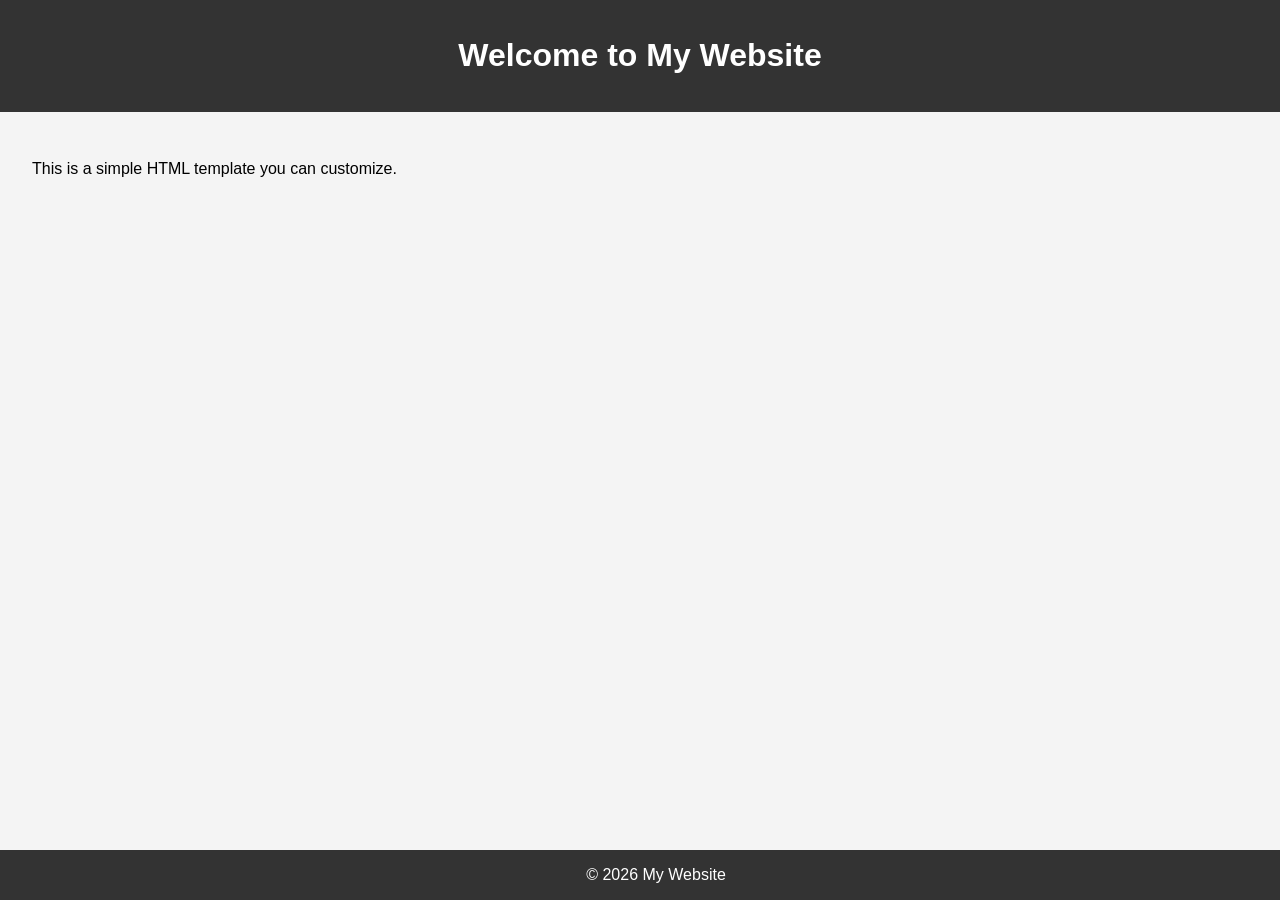
==== index.html @ a9e0ec11 "Create index.html" ====
<!DOCTYPE html>
<html lang="en">
<head>
    <meta charset="UTF-8">
    <meta name="viewport" content="width=device-width, initial-scale=1.0">
    <meta name="description" content="Your website description here">
    <title>My Website</title>
    <!-- Example CSS -->
    <style>
        body {
            font-family: Arial, sans-serif;
            margin: 0;
            padding: 0;
            background-color: #f4f4f4;
        }
        header {
            background: #333;
            color: #fff;
            padding: 1rem;
            text-align: center;
        }
        main {
            padding: 2rem;
        }
        footer {
            background: #333;
            color: #fff;
            text-align: center;
            padding: 1rem;
            position: fixed;
            bottom: 0;
            width: 100%;
        }
    </style>
</head>
<body>
    <header>
        <h1>Welcome to My Website</h1>
    </header>
    <main>
        <p>This is a simple HTML template you can customize.</p>
    </main>
    <footer>
        &copy; 2026 My Website
    </footer>
</body>
</html>
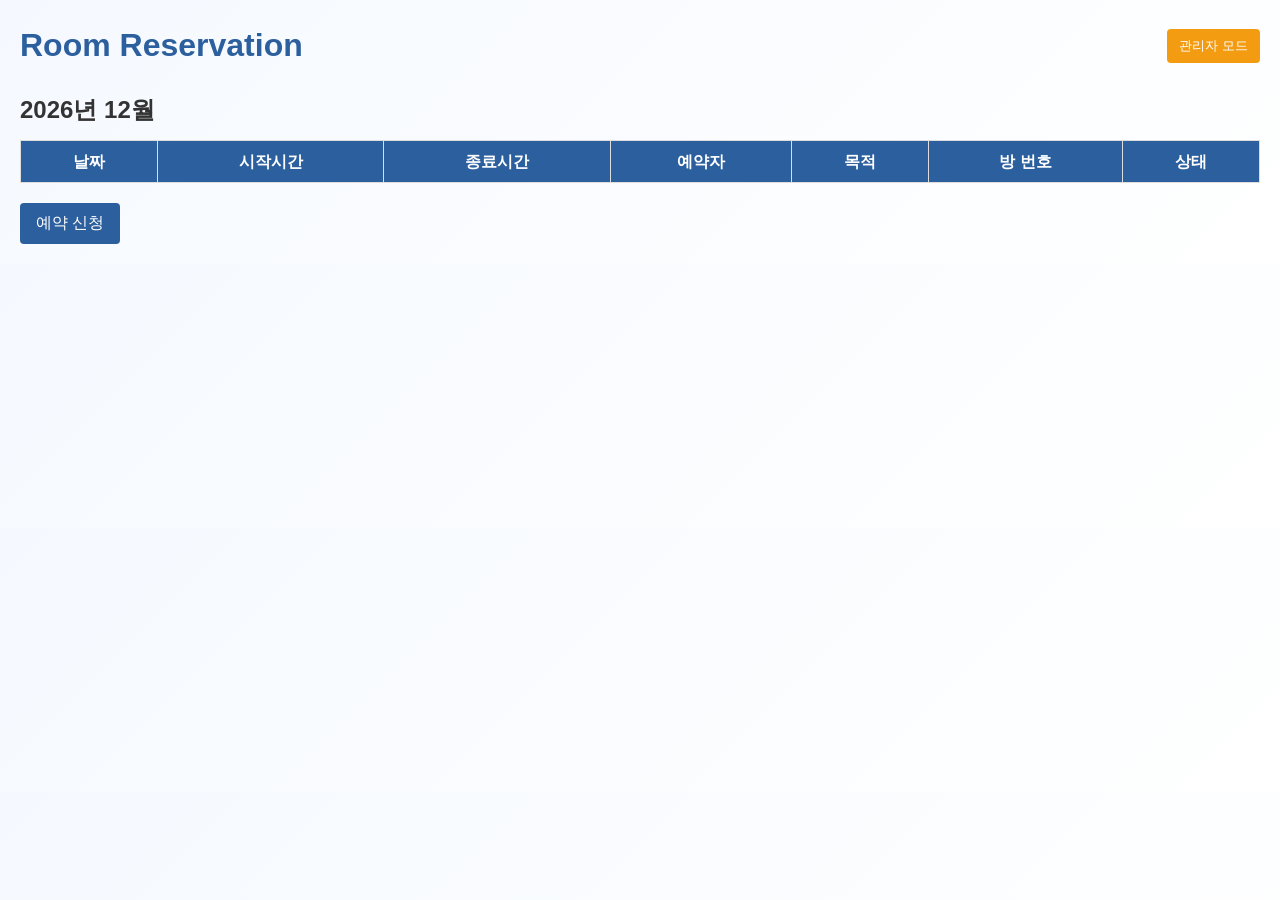
==== commit 181f765d: "Rename rmrsv.html to index.html" ====
--- a/index.html
+++ b/index.html
@@ -1,47 +1,68 @@
 <!DOCTYPE html>
-<html lang="en">
+<html lang="ko">
 <head>
-    <meta charset="UTF-8">
-    <meta name="viewport" content="width=device-width, initial-scale=1.0">
-    <meta name="description" content="Your website description here">
-    <title>My Website</title>
-    <!-- Example CSS -->
-    <style>
-        body {
-            font-family: Arial, sans-serif;
-            margin: 0;
-            padding: 0;
-            background-color: #f4f4f4;
-        }
-        header {
-            background: #333;
-            color: #fff;
-            padding: 1rem;
-            text-align: center;
-        }
-        main {
-            padding: 2rem;
-        }
-        footer {
-            background: #333;
-            color: #fff;
-            text-align: center;
-            padding: 1rem;
-            position: fixed;
-            bottom: 0;
-            width: 100%;
-        }
-    </style>
+    <meta charset="UTF-8" />
+    <meta name="viewport" content="width=device-width, initial-scale=1.0" />
+    <title>방 예약 시스템</title>
+    <link rel="stylesheet" href="style.css" />
 </head>
 <body>
-    <header>
-        <h1>Welcome to My Website</h1>
+    <header class="header">
+        <h1>Room Reservation</h1>
+        <button id="adminToggleBtn" class="admin-btn">관리자 모드</button>
     </header>
+
     <main>
-        <p>This is a simple HTML template you can customize.</p>
+        <!-- 현재 달의 예약 리스트 -->
+        <section class="calendar-section">
+            <h2 id="monthTitle"></h2>
+            <table class="reservation-table" id="reservationTable">
+                <thead>
+                    <tr>
+                        <th>날짜</th>
+                        <th>시작시간</th>
+                        <th>종료시간</th>
+                        <th>예약자</th>
+                        <th>목적</th>
+                        <th>방 번호</th>
+                        <th>상태</th>
+                        <th class="admin-col hidden">관리</th>
+                    </tr>
+                </thead>
+                <tbody id="reservationBody">
+                    <!-- JavaScript가 동적으로 채움 -->
+                </tbody>
+            </table>
+        </section>
+
+        <!-- 예약 신청 버튼 -->
+        <button id="addReservationBtn" class="add-btn">예약 신청</button>
     </main>
-    <footer>
-        &copy; 2026 My Website
-    </footer>
+
+    <!-- 예약 신청 모달 -->
+    <div id="reservationModal" class="modal hidden">
+        <div class="modal-content">
+            <button class="close" id="closeModal" type="button">&times;</button>
+            <h3>새 예약 신청</h3>
+            <form id="reservationForm">
+                <label>날짜: <input type="date" id="dateInput" required /></label>
+                <label>시작시간: <input type="time" id="startTimeInput" required step="1800" value="13:00" /></label>
+                <label>종료시간: <input type="time" id="endTimeInput" required step="1800" value="13:30" /></label>
+                <label>예약자명: <input type="text" id="nameInput" required /></label>
+                <label>목적: <input type="text" id="purposeInput" required /></label>
+                <label>방 선택: <select id="roomSelect" required>
+                    <option value="본관101">본관101</option>
+                    <option value="본관102">본관102</option>
+                    <option value="본관103">본관103</option>
+                    <option value="별관101">별관101</option>
+                    <option value="별관102">별관102</option>
+                    <option value="별관103">별관103</option>
+                </select></label>
+                <button type="submit" class="submit-btn">예약 등록</button>
+            </form>
+        </div>
+    </div>
+
+    <script src="app.js"></script>
 </body>
 </html>
--- a/style.css
+++ b/style.css
@@ -0,0 +1,164 @@
+/*
+    방 예약 시스템 스타일시트
+    색상 팔레트: 신뢰감 있는 블루 (#2C5F9E), 활기찬 오렌지 (#F39C12), 깨끗한 화이트 (#FFFFFF)
+    디자인 목표: 가독성 확보, 마우스 호버 시 부드러운 애니메이션, 반응형 레이아웃
+*/
+
+/* 기본 리셋 */
+* {
+    margin: 0;
+    padding: 0;
+    box-sizing: border-box;
+    font-family: 'Inter', Arial, Helvetica, sans-serif;
+}
+
+body {
+    background: linear-gradient(135deg, #F5F9FF 0%, #FFFFFF 100%);
+    color: #333;
+    line-height: 1.6;
+    padding: 20px;
+}
+
+header.header {
+    display: flex;
+    justify-content: space-between;
+    align-items: center;
+    margin-bottom: 20px;
+}
+
+header h1 {
+    font-size: 2rem;
+    color: #2C5F9E; /* 블루 */
+}
+
+.admin-btn {
+    background-color: #F39C12; /* 오렌지 */
+    color: #fff;
+    border: none;
+    border-radius: 4px;
+    padding: 8px 12px;
+    cursor: pointer;
+    transition: background 0.3s ease;
+}
+.admin-btn:hover {
+    background-color: #D68910;
+}
+
+.add-btn {
+    margin-top: 20px;
+    background-color: #2C5F9E;
+    color: #fff;
+    border: none;
+    border-radius: 4px;
+    padding: 10px 16px;
+    cursor: pointer;
+    font-size: 1rem;
+    transition: transform 0.2s ease;
+}
+.add-btn:hover {
+    transform: scale(1.03);
+}
+
+/* 테이블 스타일 */
+.reservation-table {
+    width: 100%;
+    border-collapse: collapse;
+    margin-top: 10px;
+}
+.reservation-table th,
+.reservation-table td {
+    border: 1px solid #ddd;
+    padding: 8px;
+    text-align: center;
+}
+.reservation-table th {
+    background-color: #2C5F9E;
+    color: #fff;
+}
+
+/* 관리자 열 숨기기 */
+.admin-col {
+    width: 120px;
+}
+.hidden {
+    display: none !important;
+}
+    display: none;
+}
+
+/* 모달 */
+.modal {
+    position: fixed;
+    top: 0; left: 0;
+    width: 100%; height: 100%;
+    background: rgba(0,0,0,0.5);
+    display: flex;
+    align-items: center;
+    justify-content: center;
+    animation: fadeIn 0.3s ease;
+}
+.modal-content {
+    background: #fff;
+    padding: 20px;
+    border-radius: 8px;
+    width: 90%;
+    max-width: 400px;
+    position: relative;
+    box-shadow: 0 4px 12px rgba(0,0,0,0.15);
+    animation: slideDown 0.3s ease;
+}
+.close {
+    position: absolute;
+    top: 10px;
+    right: 12px;
+    font-size: 1.5rem;
+    cursor: pointer;
+    color: #666;
+}
+.close:hover {
+    color: #000;
+}
+
+.modal-content label {
+    display: block;
+    margin-bottom: 10px;
+    font-weight: 500;
+}
+.modal-content input {
+    width: 100%;
+    padding: 6px;
+    margin-top: 4px;
+    border: 1px solid #ccc;
+    border-radius: 4px;
+}
+.submit-btn {
+    background-color: #F39C12;
+    color: #fff;
+    border: none;
+    padding: 8px 12px;
+    border-radius: 4px;
+    cursor: pointer;
+    margin-top: 10px;
+    width: 100%;
+    transition: background 0.3s ease;
+}
+.submit-btn:hover {
+    background-color: #D68910;
+}
+
+/* 애니메이션 */
+@keyframes fadeIn {
+    from { opacity: 0; }
+    to { opacity: 1; }
+}
+@keyframes slideDown {
+    from { transform: translateY(-20px); }
+    to { transform: translateY(0); }
+}
+
+/* 반응형 */
+@media (max-width: 600px) {
+    header h1 { font-size: 1.5rem; }
+    .admin-btn, .add-btn { font-size: 0.9rem; }
+    .reservation-table th, .reservation-table td { font-size: 0.85rem; }
+}
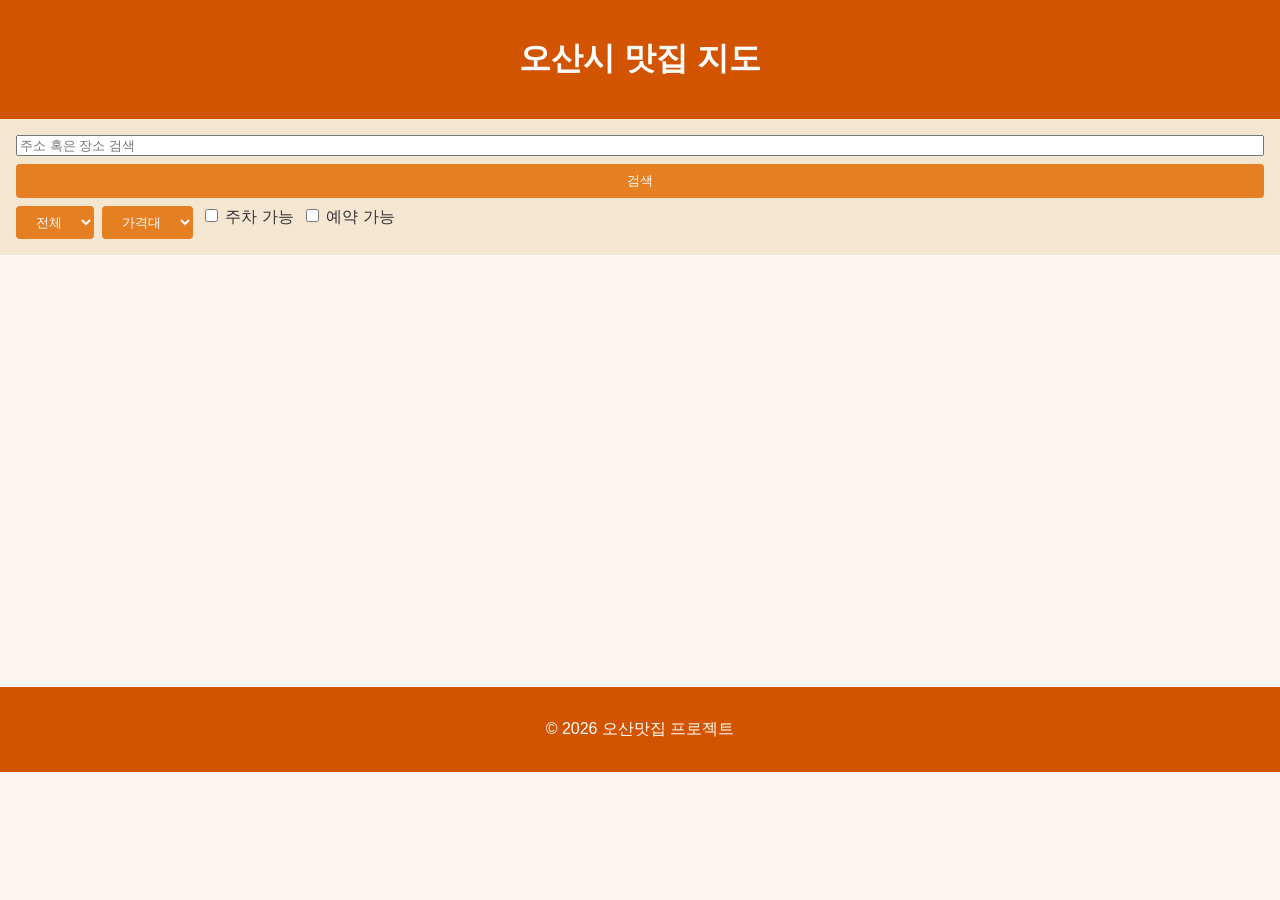
==== commit 13ef0aa1: "Add files via upload" ====
--- a/index.html
+++ b/index.html
@@ -1,68 +1,46 @@
 <!DOCTYPE html>
 <html lang="ko">
 <head>
-    <meta charset="UTF-8" />
-    <meta name="viewport" content="width=device-width, initial-scale=1.0" />
-    <title>방 예약 시스템</title>
-    <link rel="stylesheet" href="style.css" />
+  <meta charset="UTF-8" />
+  <meta name="viewport" content="width=device-width, initial-scale=1.0" />
+  <title>오산시 맛집 지도</title>
+  <link rel="stylesheet" href="assets/css/styles.css" />
+  <!-- 지도 API (카카오) 스크립트 -->
+  <script src="https://dapi.kakao.com/v2/maps/sdk.js?appkey=0d55a2d4a7fb5fc036cf04df585b19fb&libraries=services" defer></script>
+  <!-- 메인 앱 스크립트 (모듈) -->
+  <script type="module" src="assets/js/app.js" defer></script>
 </head>
 <body>
-    <header class="header">
-        <h1>Room Reservation</h1>
-        <button id="adminToggleBtn" class="admin-btn">관리자 모드</button>
-    </header>
+  <header class="header">
+    <h1>오산시 맛집 지도</h1>
+  </header>
 
-    <main>
-        <!-- 현재 달의 예약 리스트 -->
-        <section class="calendar-section">
-            <h2 id="monthTitle"></h2>
-            <table class="reservation-table" id="reservationTable">
-                <thead>
-                    <tr>
-                        <th>날짜</th>
-                        <th>시작시간</th>
-                        <th>종료시간</th>
-                        <th>예약자</th>
-                        <th>목적</th>
-                        <th>방 번호</th>
-                        <th>상태</th>
-                        <th class="admin-col hidden">관리</th>
-                    </tr>
-                </thead>
-                <tbody id="reservationBody">
-                    <!-- JavaScript가 동적으로 채움 -->
-                </tbody>
-            </table>
-        </section>
+  <section class="search-section">
+    <input type="text" id="location-input" placeholder="주소 혹은 장소 검색" />
+    <button id="search-btn">검색</button>
+    <div class="filters">
+      <select id="category-filter"><option value="">전체</option><option value="한식">한식</option><option value="일식">일식</option><option value="중식">중식</option></select>
+      <select id="price-filter"><option value="">가격대</option><option value="low">저가</option><option value="mid">중가</option><option value="high">고가</option></select>
+      <label><input type="checkbox" id="parking-filter" /> 주차 가능</label>
+      <label><input type="checkbox" id="reservation-filter" /> 예약 가능</label>
+    </div>
+  </section>
 
-        <!-- 예약 신청 버튼 -->
-        <button id="addReservationBtn" class="add-btn">예약 신청</button>
-    </main>
+  <section id="map" class="map"></section>
+  <section id="list" class="restaurant-list"></section>
+  <section id="detail" class="restaurant-detail hidden"></section>
 
-    <!-- 예약 신청 모달 -->
-    <div id="reservationModal" class="modal hidden">
-        <div class="modal-content">
-            <button class="close" id="closeModal" type="button">&times;</button>
-            <h3>새 예약 신청</h3>
-            <form id="reservationForm">
-                <label>날짜: <input type="date" id="dateInput" required /></label>
-                <label>시작시간: <input type="time" id="startTimeInput" required step="1800" value="13:00" /></label>
-                <label>종료시간: <input type="time" id="endTimeInput" required step="1800" value="13:30" /></label>
-                <label>예약자명: <input type="text" id="nameInput" required /></label>
-                <label>목적: <input type="text" id="purposeInput" required /></label>
-                <label>방 선택: <select id="roomSelect" required>
-                    <option value="본관101">본관101</option>
-                    <option value="본관102">본관102</option>
-                    <option value="본관103">본관103</option>
-                    <option value="별관101">별관101</option>
-                    <option value="별관102">별관102</option>
-                    <option value="별관103">별관103</option>
-                </select></label>
-                <button type="submit" class="submit-btn">예약 등록</button>
-            </form>
-        </div>
+  <!-- 비밀번호 입력 모달 (북마크 암호화) -->
+  <div id="pwd-modal" class="modal hidden">
+    <div class="modal-content">
+      <h2>북마크 암호화 비밀번호</h2>
+      <input type="password" id="pwd-input" placeholder="비밀번호를 입력하세요" />
+      <button id="pwd-ok">확인</button>
     </div>
+  </div>
 
-    <script src="app.js"></script>
+  <footer class="footer">
+    <p>© 2026 오산맛집 프로젝트</p>
+  </footer>
 </body>
 </html>
--- a/assets/css/styles.css
+++ b/assets/css/styles.css
@@ -0,0 +1,72 @@
+/* assets/css/styles.css */
+/* 전체 레이아웃 */
+body {
+  margin: 0;
+  font-family: 'Noto Sans KR', sans-serif;
+  background: #faf5f0; /* 부드러운 베이지톤 */
+  color: #333;
+}
+.header, .footer {
+  background: #d35400; /* 따뜻한 오렌지 */
+  color: #fff;
+  text-align: center;
+  padding: 1rem;
+}
+.search-section {
+  padding: 1rem;
+  background: #f5e6d2; /* 라이트 브라운 */
+  display: flex;
+  flex-direction: column;
+  gap: 0.5rem;
+}
+.filters {
+  display: flex;
+  flex-wrap: wrap;
+  gap: 0.5rem;
+}
+.map {
+  width: 100%;
+  height: 400px;
+}
+.restaurant-list {
+  padding: 1rem;
+}
+.restaurant-item {
+  border-bottom: 1px solid #e0e0e0;
+  padding: 0.5rem 0;
+  display: flex;
+  justify-content: space-between;
+  align-items: center;
+}
+.hidden { display: none; }
+button, select {
+  background: #e67e22; /* 메인 액션 색 */
+  color: #fff;
+  border: none;
+  padding: 0.5rem 1rem;
+  border-radius: 4px;
+  cursor: pointer;
+  transition: background 0.2s ease;
+}
+button:hover, select:hover { background: #d35400; }
+/* 로딩 스피너 */
+.spinner {
+  border: 4px solid rgba(0,0,0,0.1);
+  border-top: 4px solid #d35400;
+  border-radius: 50%;
+  width: 24px;
+  height: 24px;
+  animation: spin 1s linear infinite;
+  display: inline-block;
+  vertical-align: middle;
+}
+@keyframes spin { to { transform: rotate(360deg); } }
+/* 알림 메세지 */
+.alert {
+  padding: 0.75rem 1rem;
+  margin: 0.5rem 0;
+  border-radius: 4px;
+  font-size: 0.9rem;
+}
+.alert.error { background: #e74c3c; color: #fff; }
+.alert.success { background: #2ecc71; color: #fff; }
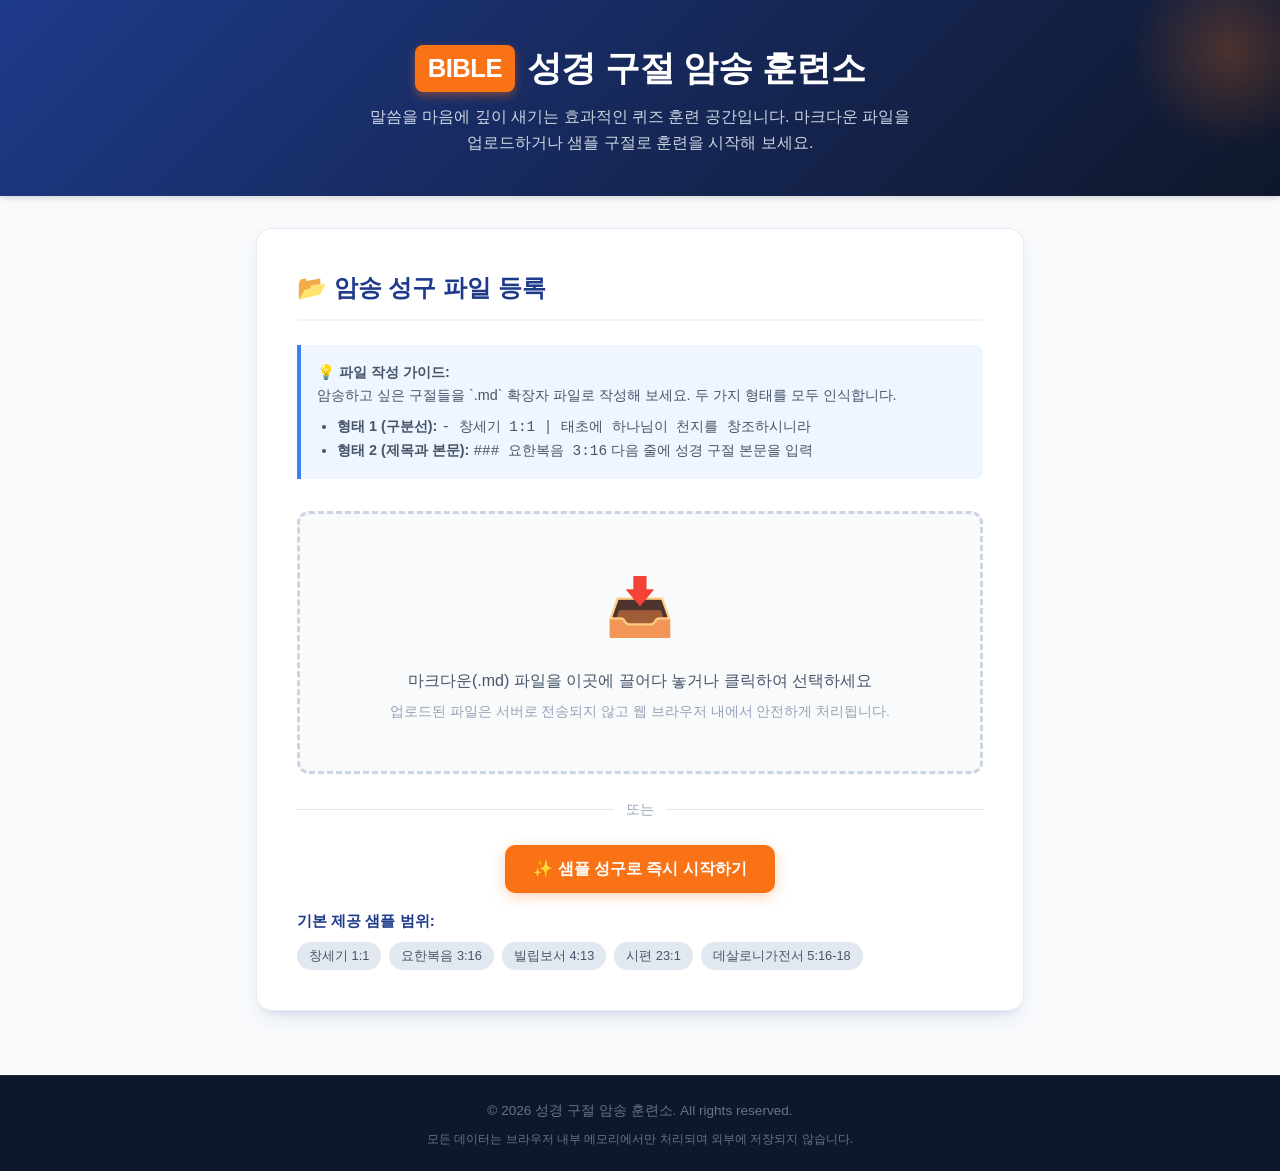
==== commit 0b634b39: "Add files via upload" ====
--- a/index.html
+++ b/index.html
@@ -1,46 +1,2016 @@
 <!DOCTYPE html>
 <html lang="ko">
 <head>
-  <meta charset="UTF-8" />
-  <meta name="viewport" content="width=device-width, initial-scale=1.0" />
-  <title>오산시 맛집 지도</title>
-  <link rel="stylesheet" href="assets/css/styles.css" />
-  <!-- 지도 API (카카오) 스크립트 -->
-  <script src="https://dapi.kakao.com/v2/maps/sdk.js?appkey=0d55a2d4a7fb5fc036cf04df585b19fb&libraries=services" defer></script>
-  <!-- 메인 앱 스크립트 (모듈) -->
-  <script type="module" src="assets/js/app.js" defer></script>
+  <meta charset="UTF-8">
+  <meta name="viewport" content="width=device-width, initial-scale=1.0">
+  <title>성경 구절 암송 훈련소 - Bible Word Quiz</title>
+  <!-- Google Fonts에서 눈이 편안하고 가독성이 뛰어난 Noto Sans KR 폰트 로드 -->
+  <link rel="preconnect" href="https://fonts.googleapis.com">
+  <link rel="preconnect" href="https://fonts.gstatic.com" crossorigin>
+  <link href="https://fonts.googleapis.com/css2?family=Noto+Sans+KR:wght@300;400;500;700;900&family=Outfit:wght@400;600;800&display=swap" rel="stylesheet">
+  
+  <style>
+    /* ==========================================
+       1. 디자인 시스템 & CSS 변수 정의 (블루 & 오렌지 & 화이트)
+       ========================================== */
+    :root {
+      --primary-deep: #1e3a8a;      /* 신뢰감을 주는 딥 블루 (헤더, 강조) */
+      --primary-blue: #3b82f6;      /* 활기찬 로열 블루 (주요 UI 버튼) */
+      --primary-light: #eff6ff;     /* 연한 블루 (배경, 카드 배경) */
+      --point-orange: #f97316;      /* 포인트 오렌지 (중요 액션, 포인트 피드백) */
+      --point-orange-hover: #ea580c;/* 오렌지 호버 상태 */
+      --success-green: #10b981;     /* 정답 확인용 초록색 */
+      --error-red: #ef4444;         /* 오답 확인용 빨간색 */
+      --bg-white: #ffffff;          /* 메인 카드 및 기본 백그라운드 */
+      --bg-light: #f8fafc;          /* 전체 웹페이지 기본 연그레이 배경 */
+      --text-main: #0f172a;         /* 가독성 높은 메인 텍스트 (어두운 슬레이트) */
+      --text-sub: #475569;          /* 보조 설명용 텍스트 (중간 슬레이트) */
+      --text-light: #94a3b8;        /* 비활성화 혹은 아주 연한 텍스트 */
+      
+      --font-ko: 'Noto Sans KR', sans-serif;
+      --font-en: 'Outfit', sans-serif;
+      
+      --shadow-sm: 0 1px 3px rgba(0,0,0,0.1);
+      --shadow-md: 0 4px 6px -1px rgba(0,0,0,0.1), 0 2px 4px -1px rgba(0,0,0,0.06);
+      --shadow-lg: 0 10px 25px -5px rgba(30, 58, 138, 0.1), 0 8px 10px -6px rgba(30, 58, 138, 0.1);
+      --transition-base: all 0.3s cubic-bezier(0.4, 0, 0.2, 1);
+    }
+
+    /* 리셋 및 기본 설정 */
+    * {
+      box-sizing: border-box;
+      margin: 0;
+      padding: 0;
+    }
+
+    body {
+      font-family: var(--font-ko);
+      background-color: var(--bg-light);
+      color: var(--text-main);
+      line-height: 1.6;
+      word-break: keep-all;
+      min-height: 100vh;
+      display: flex;
+      flex-direction: column;
+    }
+
+    /* 텍스트 드래그 시 포인트 오렌지 테마로 표시 */
+    ::selection {
+      background-color: var(--point-orange);
+      color: white;
+    }
+
+    /* ==========================================
+       2. 전체 레이아웃 (헤더, 메인, 푸터)
+       ========================================== */
+    header {
+      background: linear-gradient(135deg, var(--primary-deep) 0%, #0f172a 100%);
+      color: white;
+      padding: 2.5rem 1rem;
+      text-align: center;
+      box-shadow: var(--shadow-md);
+      position: relative;
+      overflow: hidden;
+    }
+
+    /* 헤더의 장식용 그라디언트 배경 구체(Sphere) */
+    header::before {
+      content: '';
+      position: absolute;
+      top: -50px;
+      right: -50px;
+      width: 200px;
+      height: 200px;
+      border-radius: 50%;
+      background: radial-gradient(circle, rgba(249, 115, 22, 0.25) 0%, rgba(249, 115, 22, 0) 70%);
+      pointer-events: none;
+    }
+
+    header h1 {
+      font-family: var(--font-ko);
+      font-weight: 900;
+      font-size: 2.2rem;
+      letter-spacing: -0.5px;
+      margin-bottom: 0.5rem;
+      display: flex;
+      align-items: center;
+      justify-content: center;
+      gap: 0.75rem;
+    }
+
+    header h1 span.logo-icon {
+      font-family: var(--font-en);
+      background: linear-gradient(135deg, var(--point-orange) 0%, #f97316 100%);
+      color: white;
+      padding: 0.2rem 0.8rem;
+      border-radius: 8px;
+      font-size: 1.6rem;
+      box-shadow: 0 4px 10px rgba(249, 115, 22, 0.4);
+    }
+
+    header p {
+      font-weight: 300;
+      font-size: 1rem;
+      color: #cbd5e1;
+      max-width: 600px;
+      margin: 0 auto;
+    }
+
+    main {
+      flex: 1;
+      max-width: 800px;
+      width: 100%;
+      margin: 0 auto;
+      padding: 2rem 1rem;
+    }
+
+    footer {
+      background-color: #0f172a;
+      color: #64748b;
+      text-align: center;
+      padding: 1.5rem 1rem;
+      font-size: 0.85rem;
+      border-top: 1px solid #1e293b;
+    }
+
+    footer a {
+      color: #94a3b8;
+      text-decoration: none;
+    }
+
+    footer a:hover {
+      color: var(--point-orange);
+    }
+
+    /* ==========================================
+       3. 공통 컴포넌트 & 애니메이션
+       ========================================== */
+    .card {
+      background-color: var(--bg-white);
+      border-radius: 16px;
+      box-shadow: var(--shadow-lg);
+      padding: 2.5rem;
+      margin-bottom: 2rem;
+      border: 1px solid rgba(226, 232, 240, 0.8);
+      transition: var(--transition-base);
+      display: none; /* 기본 숨김 처리 후 JS로 제어 */
+    }
+
+    .card.active {
+      display: block;
+      animation: fadeInUp 0.5s ease forwards;
+    }
+
+    @keyframes fadeInUp {
+      from {
+        opacity: 0;
+        transform: translateY(20px);
+      }
+      to {
+        opacity: 1;
+        transform: translateY(0);
+      }
+    }
+
+    /* 타이틀 공통 스타일 */
+    .section-title {
+      font-size: 1.5rem;
+      font-weight: 700;
+      color: var(--primary-deep);
+      margin-bottom: 1.5rem;
+      display: flex;
+      align-items: center;
+      gap: 0.5rem;
+      border-bottom: 2px solid var(--primary-light);
+      padding-bottom: 0.75rem;
+    }
+
+    /* 버튼 스타일 */
+    .btn {
+      display: inline-flex;
+      align-items: center;
+      justify-content: center;
+      gap: 0.5rem;
+      padding: 0.85rem 1.75rem;
+      font-size: 1rem;
+      font-weight: 700;
+      border-radius: 10px;
+      border: none;
+      cursor: pointer;
+      transition: var(--transition-base);
+      text-decoration: none;
+    }
+
+    .btn-primary {
+      background-color: var(--primary-blue);
+      color: white;
+      box-shadow: 0 4px 14px rgba(59, 130, 246, 0.3);
+    }
+
+    .btn-primary:hover {
+      background-color: var(--primary-deep);
+      transform: translateY(-2px);
+      box-shadow: 0 6px 20px rgba(30, 58, 138, 0.4);
+    }
+
+    .btn-orange {
+      background-color: var(--point-orange);
+      color: white;
+      box-shadow: 0 4px 14px rgba(249, 115, 22, 0.3);
+    }
+
+    .btn-orange:hover {
+      background-color: var(--point-orange-hover);
+      transform: translateY(-2px);
+      box-shadow: 0 6px 20px rgba(234, 88, 12, 0.4);
+    }
+
+    .btn-secondary {
+      background-color: #f1f5f9;
+      color: var(--text-sub);
+      border: 1px solid #cbd5e1;
+    }
+
+    .btn-secondary:hover {
+      background-color: #e2e8f0;
+      color: var(--text-main);
+    }
+
+    .btn:disabled {
+      background-color: #e2e8f0;
+      color: var(--text-light);
+      cursor: not-allowed;
+      transform: none !important;
+      box-shadow: none !important;
+    }
+
+    /* ==========================================
+       4. 각 섹션별 세부 스타일
+       ========================================== */
+
+    /* 4-1. 파일 업로드 섹션 (#upload-section) */
+    .drop-zone {
+      border: 3px dashed #cbd5e1;
+      border-radius: 12px;
+      padding: 3rem 1.5rem;
+      text-align: center;
+      cursor: pointer;
+      transition: var(--transition-base);
+      background-color: var(--bg-light);
+      margin-bottom: 1.5rem;
+    }
+
+    .drop-zone:hover, .drop-zone.dragover {
+      border-color: var(--primary-blue);
+      background-color: var(--primary-light);
+    }
+
+    .drop-zone-icon {
+      font-size: 3.5rem;
+      color: var(--primary-blue);
+      margin-bottom: 1rem;
+    }
+
+    .drop-zone-text {
+      font-weight: 500;
+      color: var(--text-sub);
+      margin-bottom: 0.5rem;
+    }
+
+    .drop-zone-hint {
+      font-size: 0.85rem;
+      color: var(--text-light);
+    }
+
+    .upload-info-box {
+      background-color: var(--primary-light);
+      border-left: 4px solid var(--primary-blue);
+      padding: 1rem;
+      border-radius: 0 8px 8px 0;
+      margin-bottom: 2rem;
+      font-size: 0.9rem;
+      color: var(--text-sub);
+    }
+
+    .upload-info-box ul {
+      margin-left: 1.25rem;
+      margin-top: 0.5rem;
+    }
+
+    .or-divider {
+      display: flex;
+      align-items: center;
+      text-align: center;
+      margin: 1.5rem 0;
+      color: var(--text-light);
+      font-size: 0.9rem;
+    }
+
+    .or-divider::before, .or-divider::after {
+      content: '';
+      flex: 1;
+      border-bottom: 1px solid #e2e8f0;
+    }
+
+    .or-divider:not(:empty)::before {
+      margin-right: .75rem;
+    }
+
+    .or-divider:not(:empty)::after {
+      margin-left: .75rem;
+    }
+
+    .sample-preview-container {
+      margin-top: 1rem;
+      text-align: left;
+    }
+
+    .sample-preview-title {
+      font-weight: 700;
+      font-size: 0.95rem;
+      margin-bottom: 0.5rem;
+      color: var(--primary-deep);
+    }
+
+    .sample-tag-list {
+      display: flex;
+      flex-wrap: wrap;
+      gap: 0.5rem;
+    }
+
+    .sample-tag {
+      background-color: #e2e8f0;
+      color: var(--text-sub);
+      padding: 0.25rem 0.75rem;
+      border-radius: 20px;
+      font-size: 0.8rem;
+      font-weight: 500;
+    }
+
+    /* 4-2. 퀴즈 환경 설정 섹션 (#setup-section) */
+    .setup-grid {
+      display: flex;
+      flex-direction: column;
+      gap: 2rem;
+    }
+
+    .option-group-title {
+      font-size: 1.1rem;
+      font-weight: 700;
+      color: var(--text-main);
+      margin-bottom: 0.75rem;
+      display: flex;
+      align-items: center;
+      gap: 0.4rem;
+    }
+
+    .bible-list-container {
+      border: 1px solid #cbd5e1;
+      border-radius: 8px;
+      max-height: 180px;
+      overflow-y: auto;
+      padding: 0.5rem;
+      background-color: var(--bg-light);
+    }
+
+    .bible-item {
+      display: flex;
+      align-items: flex-start;
+      gap: 0.5rem;
+      padding: 0.5rem;
+      border-bottom: 1px solid #e2e8f0;
+      font-size: 0.9rem;
+    }
+
+    .bible-item:last-child {
+      border-bottom: none;
+    }
+
+    .bible-item input[type="checkbox"] {
+      margin-top: 0.25rem;
+      cursor: pointer;
+    }
+
+    .bible-item-content {
+      cursor: pointer;
+    }
+
+    .bible-item-ref {
+      font-weight: 700;
+      color: var(--primary-deep);
+      margin-right: 0.5rem;
+    }
+
+    .bible-item-text {
+      color: var(--text-sub);
+    }
+
+    .mode-card-grid {
+      display: grid;
+      grid-template-columns: repeat(auto-fit, minmax(200px, 1fr));
+      gap: 1rem;
+    }
+
+    .mode-card {
+      border: 2px solid #e2e8f0;
+      border-radius: 12px;
+      padding: 1.25rem;
+      cursor: pointer;
+      transition: var(--transition-base);
+      position: relative;
+      background-color: var(--bg-white);
+    }
+
+    .mode-card:hover {
+      border-color: var(--primary-blue);
+      transform: translateY(-2px);
+    }
+
+    .mode-card.selected {
+      border-color: var(--point-orange);
+      background-color: #fffaf7;
+    }
+
+    .mode-card input[type="radio"] {
+      position: absolute;
+      top: 1rem;
+      right: 1rem;
+      accent-color: var(--point-orange);
+    }
+
+    .mode-card-title {
+      font-weight: 700;
+      font-size: 1.05rem;
+      margin-bottom: 0.5rem;
+      color: var(--primary-deep);
+      padding-right: 1.5rem;
+    }
+
+    .mode-card-desc {
+      font-size: 0.85rem;
+      color: var(--text-sub);
+    }
+
+    .difficulty-select-container {
+      display: flex;
+      gap: 1rem;
+    }
+
+    .difficulty-btn {
+      flex: 1;
+      padding: 0.75rem;
+      border: 2px solid #e2e8f0;
+      background-color: var(--bg-white);
+      border-radius: 8px;
+      font-weight: 700;
+      cursor: pointer;
+      transition: var(--transition-base);
+      text-align: center;
+      color: var(--text-sub);
+    }
+
+    .difficulty-btn:hover {
+      border-color: var(--primary-blue);
+    }
+
+    .difficulty-btn.selected {
+      background-color: var(--primary-light);
+      border-color: var(--primary-blue);
+      color: var(--primary-deep);
+    }
+
+    .setup-actions {
+      display: flex;
+      justify-content: space-between;
+      align-items: center;
+      margin-top: 1rem;
+    }
+
+    /* 4-3. 퀴즈 플레이 섹션 (#quiz-section) */
+    .quiz-progress-bar-container {
+      background-color: #e2e8f0;
+      height: 8px;
+      border-radius: 4px;
+      margin-bottom: 1.5rem;
+      overflow: hidden;
+    }
+
+    .quiz-progress-bar {
+      height: 100%;
+      background: linear-gradient(90deg, var(--primary-blue) 0%, var(--point-orange) 100%);
+      width: 0%;
+      transition: width 0.3s ease;
+    }
+
+    .quiz-meta {
+      display: flex;
+      justify-content: space-between;
+      align-items: center;
+      font-size: 0.9rem;
+      font-weight: 700;
+      color: var(--text-sub);
+      margin-bottom: 1.5rem;
+    }
+
+    .quiz-card {
+      background: radial-gradient(circle at top left, var(--primary-light) 0%, #ffffff 100%);
+      border: 1px solid rgba(59, 130, 246, 0.15);
+      border-radius: 16px;
+      padding: 2.5rem 2rem;
+      text-align: center;
+      margin-bottom: 2rem;
+      box-shadow: var(--shadow-sm);
+      min-height: 200px;
+      display: flex;
+      flex-direction: column;
+      justify-content: center;
+      align-items: center;
+      position: relative;
+    }
+
+    .quiz-reference {
+      font-size: 1.2rem;
+      font-weight: 900;
+      color: var(--primary-deep);
+      background-color: var(--bg-white);
+      padding: 0.4rem 1.2rem;
+      border-radius: 30px;
+      box-shadow: var(--shadow-sm);
+      margin-bottom: 1.5rem;
+      border: 1px solid #cbd5e1;
+      display: inline-block;
+    }
+
+    /* 문제 문장 영역 - 텍스트 크기 확대하여 가독성 강화 */
+    .quiz-text-display {
+      font-size: 1.45rem;
+      font-weight: 700;
+      color: var(--text-main);
+      line-height: 2;
+      width: 100%;
+      word-wrap: break-word;
+    }
+
+    /* 빈칸 채우기 입력 필드 */
+    .blank-input {
+      font-family: var(--font-ko);
+      font-size: 1.35rem;
+      font-weight: 700;
+      border: none;
+      border-bottom: 3px solid var(--point-orange);
+      background-color: transparent;
+      color: var(--point-orange-hover);
+      text-align: center;
+      padding: 0 0.25rem;
+      margin: 0 0.4rem;
+      outline: none;
+      transition: var(--transition-base);
+    }
+
+    .blank-input:focus {
+      border-bottom-color: var(--primary-blue);
+      background-color: rgba(59, 130, 246, 0.05);
+    }
+
+    /* 단어 순서 맞추기 - 선택된 구절 칸 */
+    .word-slots-container {
+      display: flex;
+      flex-wrap: wrap;
+      justify-content: center;
+      gap: 0.5rem 0.75rem;
+      min-height: 60px;
+      border: 2px dashed #cbd5e1;
+      border-radius: 12px;
+      padding: 0.75rem;
+      background-color: var(--bg-light);
+      width: 100%;
+      margin-top: 1rem;
+    }
+
+    /* 순서 맞추기용 단어 칩 */
+    .word-chip {
+      background-color: var(--bg-white);
+      color: var(--text-main);
+      border: 1px solid #cbd5e1;
+      border-radius: 8px;
+      padding: 0.5rem 1rem;
+      font-size: 1.1rem;
+      font-weight: 500;
+      cursor: pointer;
+      transition: var(--transition-base);
+      box-shadow: var(--shadow-sm);
+      user-select: none;
+      display: inline-flex;
+      align-items: center;
+    }
+
+    .word-chip:hover {
+      border-color: var(--primary-blue);
+      background-color: var(--primary-light);
+      transform: translateY(-1px);
+    }
+
+    .word-chip.selected {
+      opacity: 0.4;
+      cursor: default;
+      pointer-events: none;
+      background-color: #f1f5f9;
+    }
+
+    /* 단어 보관소 (선택 대기 칩셋) */
+    .word-options-container {
+      display: flex;
+      flex-wrap: wrap;
+      justify-content: center;
+      gap: 0.5rem;
+      width: 100%;
+      margin-top: 1.5rem;
+      border-top: 1px solid #e2e8f0;
+      padding-top: 1.5rem;
+    }
+
+    /* 초성 퀴즈용 전체 입력 폼 */
+    .consonant-input-container {
+      width: 100%;
+      margin-top: 1.5rem;
+    }
+
+    .consonant-input {
+      width: 100%;
+      padding: 1rem;
+      font-size: 1.25rem;
+      border: 2px solid #cbd5e1;
+      border-radius: 10px;
+      outline: none;
+      text-align: center;
+      font-family: var(--font-ko);
+      font-weight: 500;
+      transition: var(--transition-base);
+    }
+
+    .consonant-input:focus {
+      border-color: var(--primary-blue);
+      box-shadow: 0 0 0 4px rgba(59, 130, 246, 0.1);
+    }
+
+    /* 정/오답 판정 모달/레이어 */
+    .feedback-overlay {
+      position: absolute;
+      top: 0;
+      left: 0;
+      right: 0;
+      bottom: 0;
+      border-radius: 16px;
+      display: flex;
+      flex-direction: column;
+      justify-content: center;
+      align-items: center;
+      z-index: 10;
+      opacity: 0;
+      pointer-events: none;
+      transition: opacity 0.3s ease;
+    }
+
+    .feedback-overlay.show {
+      opacity: 1;
+      pointer-events: auto;
+    }
+
+    .feedback-overlay.correct {
+      background-color: rgba(239, 246, 255, 0.95); /* 연한 블루-화이트 */
+      border: 3px solid var(--success-green);
+    }
+
+    .feedback-overlay.incorrect {
+      background-color: rgba(255, 247, 237, 0.95); /* 연한 오렌지-화이트 */
+      border: 3px solid var(--point-orange);
+    }
+
+    .feedback-icon {
+      font-size: 4rem;
+      margin-bottom: 1rem;
+      animation: pop 0.4s cubic-bezier(0.175, 0.885, 0.32, 1.275) forwards;
+    }
+
+    .feedback-title {
+      font-size: 1.75rem;
+      font-weight: 900;
+      margin-bottom: 0.5rem;
+    }
+
+    .feedback-overlay.correct .feedback-title { color: var(--success-green); }
+    .feedback-overlay.incorrect .feedback-title { color: var(--point-orange-hover); }
+
+    .feedback-desc {
+      font-size: 1.05rem;
+      color: var(--text-sub);
+      text-align: center;
+      padding: 0 2rem;
+      margin-bottom: 1.5rem;
+      line-height: 1.5;
+    }
+
+    .feedback-desc strong {
+      color: var(--text-main);
+      display: block;
+      font-size: 1.2rem;
+      margin-top: 0.5rem;
+    }
+
+    @keyframes pop {
+      0% { transform: scale(0.5); opacity: 0; }
+      100% { transform: scale(1); opacity: 1; }
+    }
+
+    /* 컨트롤 조작부 */
+    .quiz-controls {
+      display: flex;
+      gap: 1rem;
+      justify-content: center;
+      flex-wrap: wrap;
+    }
+
+    .hint-box {
+      background-color: #fffbeb;
+      border: 1px solid #fde68a;
+      border-radius: 8px;
+      padding: 0.75rem 1rem;
+      color: #b45309;
+      font-size: 0.9rem;
+      margin-top: 1rem;
+      text-align: left;
+      width: 100%;
+      display: none;
+    }
+
+    .hint-box.show {
+      display: block;
+      animation: fadeInUp 0.3s ease;
+    }
+
+    /* 4-4. 결과 요약 섹션 (#result-section) */
+    .result-score-card {
+      text-align: center;
+      background: linear-gradient(135deg, var(--primary-deep) 0%, #1e40af 100%);
+      color: white;
+      border-radius: 16px;
+      padding: 2.5rem 1.5rem;
+      margin-bottom: 2rem;
+      box-shadow: var(--shadow-lg);
+    }
+
+    .result-score-title {
+      font-size: 1.1rem;
+      font-weight: 500;
+      color: #93c5fd;
+      text-transform: uppercase;
+      letter-spacing: 1.5px;
+      margin-bottom: 0.5rem;
+    }
+
+    .result-score-value {
+      font-family: var(--font-en);
+      font-size: 4.5rem;
+      font-weight: 800;
+      line-height: 1;
+      margin-bottom: 1rem;
+    }
+
+    .result-score-value span {
+      font-size: 2rem;
+      font-weight: 400;
+      color: #93c5fd;
+    }
+
+    .result-comment {
+      font-size: 1.1rem;
+      font-weight: 500;
+      color: #f8fafc;
+    }
+
+    .result-stats-row {
+      display: grid;
+      grid-template-columns: 1fr 1fr;
+      gap: 1rem;
+      margin-bottom: 2rem;
+    }
+
+    .stat-box {
+      background-color: var(--primary-light);
+      border: 1px solid rgba(59, 130, 246, 0.1);
+      border-radius: 10px;
+      padding: 1rem;
+      text-align: center;
+    }
+
+    .stat-val {
+      font-size: 1.5rem;
+      font-weight: 700;
+      color: var(--primary-deep);
+    }
+
+    .stat-lbl {
+      font-size: 0.8rem;
+      color: var(--text-sub);
+      margin-top: 0.25rem;
+    }
+
+    /* 오답 노트 영역 */
+    .wrong-list-title {
+      font-size: 1.2rem;
+      font-weight: 700;
+      color: var(--point-orange-hover);
+      margin-bottom: 1rem;
+      display: flex;
+      align-items: center;
+      gap: 0.4rem;
+    }
+
+    .wrong-list {
+      display: flex;
+      flex-direction: column;
+      gap: 1rem;
+      margin-bottom: 2.5rem;
+    }
+
+    .wrong-item {
+      border: 1px solid #fee2e2;
+      background-color: #fff5f5;
+      border-radius: 10px;
+      padding: 1rem 1.25rem;
+    }
+
+    .wrong-item-ref {
+      font-weight: 700;
+      color: var(--error-red);
+      font-size: 0.95rem;
+      margin-bottom: 0.25rem;
+    }
+
+    .wrong-item-text {
+      font-size: 0.95rem;
+      color: var(--text-main);
+    }
+
+    .wrong-item-user {
+      font-size: 0.85rem;
+      color: var(--text-sub);
+      margin-top: 0.5rem;
+      border-top: 1px dashed #fecaca;
+      padding-top: 0.5rem;
+    }
+
+    .result-actions {
+      display: flex;
+      gap: 1rem;
+      justify-content: center;
+      flex-wrap: wrap;
+    }
+
+    /* 4-5. 안내 및 유틸리티 */
+    .alert-banner {
+      background-color: #fff7ed;
+      border: 1px solid #ffedd5;
+      color: #c2410c;
+      padding: 0.75rem 1rem;
+      border-radius: 8px;
+      font-size: 0.9rem;
+      margin-bottom: 1.5rem;
+      display: flex;
+      align-items: center;
+      gap: 0.5rem;
+    }
+
+    .hidden {
+      display: none !important;
+    }
+
+    /* 모바일 반응형 대응 */
+    @media (max-width: 600px) {
+      header h1 {
+        font-size: 1.75rem;
+      }
+      header h1 span.logo-icon {
+        font-size: 1.3rem;
+      }
+      .card {
+        padding: 1.5rem 1rem;
+      }
+      .quiz-card {
+        padding: 1.5rem 1rem;
+      }
+      .quiz-text-display {
+        font-size: 1.2rem;
+      }
+      .blank-input {
+        font-size: 1.1rem;
+      }
+      .word-chip {
+        font-size: 0.95rem;
+        padding: 0.4rem 0.75rem;
+      }
+      .result-score-value {
+        font-size: 3.5rem;
+      }
+    }
+  </style>
 </head>
 <body>
-  <header class="header">
-    <h1>오산시 맛집 지도</h1>
+
+  <!-- 헤더 영역: 신뢰감 있는 딥 블루 테마 및 포인트 오렌지 로고 -->
+  <header>
+    <h1><span class="logo-icon">BIBLE</span> 성경 구절 암송 훈련소</h1>
+    <p>말씀을 마음에 깊이 새기는 효과적인 퀴즈 훈련 공간입니다. 마크다운 파일을 업로드하거나 샘플 구절로 훈련을 시작해 보세요.</p>
   </header>
 
-  <section class="search-section">
-    <input type="text" id="location-input" placeholder="주소 혹은 장소 검색" />
-    <button id="search-btn">검색</button>
-    <div class="filters">
-      <select id="category-filter"><option value="">전체</option><option value="한식">한식</option><option value="일식">일식</option><option value="중식">중식</option></select>
-      <select id="price-filter"><option value="">가격대</option><option value="low">저가</option><option value="mid">중가</option><option value="high">고가</option></select>
-      <label><input type="checkbox" id="parking-filter" /> 주차 가능</label>
-      <label><input type="checkbox" id="reservation-filter" /> 예약 가능</label>
-    </div>
-  </section>
-
-  <section id="map" class="map"></section>
-  <section id="list" class="restaurant-list"></section>
-  <section id="detail" class="restaurant-detail hidden"></section>
-
-  <!-- 비밀번호 입력 모달 (북마크 암호화) -->
-  <div id="pwd-modal" class="modal hidden">
-    <div class="modal-content">
-      <h2>북마크 암호화 비밀번호</h2>
-      <input type="password" id="pwd-input" placeholder="비밀번호를 입력하세요" />
-      <button id="pwd-ok">확인</button>
-    </div>
-  </div>
-
-  <footer class="footer">
-    <p>© 2026 오산맛집 프로젝트</p>
+  <!-- 메인 콘텐츠 영역 -->
+  <main>
+
+    <!-- [1단계] 파일 업로드 / 샘플 시작 섹션 -->
+    <section id="upload-section" class="card active">
+      <h2 class="section-title">📂 암송 성구 파일 등록</h2>
+      
+      <!-- 마크다운 가이드 배너 -->
+      <div class="upload-info-box">
+        <strong>💡 파일 작성 가이드:</strong>
+        <p>암송하고 싶은 구절들을 `.md` 확장자 파일로 작성해 보세요. 두 가지 형태를 모두 인식합니다.</p>
+        <ul>
+          <li><strong>형태 1 (구분선):</strong> <code>- 창세기 1:1 | 태초에 하나님이 천지를 창조하시니라</code></li>
+          <li><strong>형태 2 (제목과 본문):</strong> <code>### 요한복음 3:16</code> 다음 줄에 성경 구절 본문을 입력</li>
+        </ul>
+      </div>
+
+      <!-- 드래그 앤 드롭 영역 -->
+      <div id="drop-zone" class="drop-zone">
+        <div class="drop-zone-icon">📥</div>
+        <p class="drop-zone-text">마크다운(.md) 파일을 이곳에 끌어다 놓거나 클릭하여 선택하세요</p>
+        <p class="drop-zone-hint">업로드된 파일은 서버로 전송되지 않고 웹 브라우저 내에서 안전하게 처리됩니다.</p>
+        <!-- 실제 파일 인풋 (숨김) -->
+        <input type="file" id="file-input" accept=".md" class="hidden">
+      </div>
+
+      <div class="or-divider">또는</div>
+
+      <!-- 샘플로 시작하기 영역 -->
+      <div style="text-align: center;">
+        <button id="btn-use-sample" class="btn btn-orange">
+          ✨ 샘플 성구로 즉시 시작하기
+        </button>
+      </div>
+
+      <!-- 샘플 구성 미리보기 -->
+      <div class="sample-preview-container">
+        <p class="sample-preview-title">기본 제공 샘플 범위:</p>
+        <div class="sample-tag-list">
+          <span class="sample-tag">창세기 1:1</span>
+          <span class="sample-tag">요한복음 3:16</span>
+          <span class="sample-tag">빌립보서 4:13</span>
+          <span class="sample-tag">시편 23:1</span>
+          <span class="sample-tag">데살로니가전서 5:16-18</span>
+        </div>
+      </div>
+    </section>
+
+    <!-- [2단계] 퀴즈 범위 확인 및 세부 설정 섹션 -->
+    <section id="setup-section" class="card">
+      <h2 class="section-title">⚙️ 암송 훈련 설정</h2>
+
+      <div class="setup-grid">
+        <!-- 대상 구절 리스트 선택 -->
+        <div>
+          <div class="option-group-title">
+            <span>📖</span> 훈련할 구절 선택 (<span id="selected-count">0</span> / <span id="total-count">0</span>)
+          </div>
+          <div style="margin-bottom: 0.5rem; display: flex; gap: 0.5rem;">
+            <button id="btn-select-all" class="btn btn-secondary" style="padding: 0.3rem 0.75rem; font-size: 0.85rem;">전체 선택</button>
+            <button id="btn-deselect-all" class="btn btn-secondary" style="padding: 0.3rem 0.75rem; font-size: 0.85rem;">선택 해제</button>
+          </div>
+          <div id="bible-list" class="bible-list-container">
+            <!-- JS 동적 생성 영역 -->
+          </div>
+        </div>
+
+        <!-- 퀴즈 훈련 모드 선택 -->
+        <div>
+          <div class="option-group-title">
+            <span>🎯</span> 훈련 모드 선택
+          </div>
+          <div class="mode-card-grid">
+            <!-- 빈칸 채우기 모드 -->
+            <label class="mode-card selected">
+              <input type="radio" name="quiz-mode" value="blank" checked>
+              <div class="mode-card-title">빈칸 채우기</div>
+              <div class="mode-card-desc">성구 중 주요 단어를 빈칸으로 만들어 직접 입력하거나 선택합니다.</div>
+            </label>
+            <!-- 단어 조각 맞추기 모드 -->
+            <label class="mode-card">
+              <input type="radio" name="quiz-mode" value="order">
+              <div class="mode-card-title">순서 맞추기</div>
+              <div class="mode-card-desc">무작위로 뒤섞인 단어 칩들을 순서대로 골라 원문을 조립합니다.</div>
+            </label>
+            <!-- 초성 암송 모드 -->
+            <label class="mode-card">
+              <input type="radio" name="quiz-mode" value="consonant">
+              <div class="mode-card-title">초성 퀴즈</div>
+              <div class="mode-card-desc">문장 전체가 자음(초성) 힌트로만 제공되며, 전체를 완전히 암송하여 작성합니다.</div>
+            </label>
+          </div>
+        </div>
+
+        <!-- 난이도 설정 (빈칸 채우기 모드 등에 유기적으로 반영) -->
+        <div id="difficulty-wrapper">
+          <div class="option-group-title">
+            <span>⚡</span> 훈련 난이도
+          </div>
+          <div class="difficulty-select-container">
+            <button type="button" class="difficulty-btn" data-level="easy">쉬움 (20% 빈칸)</button>
+            <button type="button" class="difficulty-btn selected" data-level="normal">보통 (50% 빈칸)</button>
+            <button type="button" class="difficulty-btn" data-level="hard">어려움 (80% 빈칸)</button>
+          </div>
+        </div>
+
+        <!-- 액션 버튼 -->
+        <div class="setup-actions">
+          <button id="btn-back-to-upload" class="btn btn-secondary">
+            ↩️ 파일 다시 올리기
+          </button>
+          <button id="btn-start-quiz" class="btn btn-orange">
+            🚀 암송 훈련 시작
+          </button>
+        </div>
+      </div>
+    </section>
+
+    <!-- [3단계] 퀴즈 플레이 섹션 -->
+    <section id="quiz-section" class="card">
+      <!-- 퀴즈 헤더 정보 및 프로그레스 바 -->
+      <div class="quiz-progress-bar-container">
+        <div id="quiz-progress" class="quiz-progress-bar"></div>
+      </div>
+      <div class="quiz-meta">
+        <div id="quiz-question-number">훈련 중: 1 / 5</div>
+        <div id="quiz-score-info">맞춘 성구: 0</div>
+      </div>
+
+      <!-- 문제 메인 카드 영역 -->
+      <div class="quiz-card">
+        <!-- 정답 / 오답 발생 시 활성화되는 피드백 레이어 -->
+        <div id="feedback-layer" class="feedback-overlay">
+          <div id="feedback-icon" class="feedback-icon">🎉</div>
+          <div id="feedback-title" class="feedback-title">정답입니다!</div>
+          <div id="feedback-desc" class="feedback-desc">
+            요한복음 3:16
+            <strong>하나님이 세상을 이처럼 사랑하사...</strong>
+          </div>
+          <button id="btn-next-question" class="btn btn-primary">다음 문제로 ➡️</button>
+        </div>
+
+        <!-- 성경 출처 (장/절) -->
+        <div id="quiz-ref" class="quiz-reference">요한복음 3:16</div>
+        
+        <!-- 동적으로 바뀔 성경 구절 디스플레이 영역 -->
+        <div id="quiz-display" class="quiz-text-display">
+          <!-- 모드에 따른 HTML 컨텐츠가 여기에 세팅됨 -->
+        </div>
+
+        <!-- 힌트 상자 -->
+        <div id="hint-box" class="hint-box"></div>
+      </div>
+
+      <!-- 정답 입력을 제출하거나 힌트를 쓰는 제어 판넬 -->
+      <div class="quiz-controls">
+        <button id="btn-show-hint" class="btn btn-secondary">
+          💡 힌트 보기
+        </button>
+        <button id="btn-skip-question" class="btn btn-secondary">
+          ⏩ 통과하기
+        </button>
+        <button id="btn-submit-answer" class="btn btn-orange">
+          ✔️ 정답 확인
+        </button>
+      </div>
+    </section>
+
+    <!-- [4단계] 최종 결과 섹션 -->
+    <section id="result-section" class="card">
+      <div class="result-score-card">
+        <div class="result-score-title">암송 훈련 결과</div>
+        <div id="result-score" class="result-score-value">80<span>%</span></div>
+        <div id="result-comment" class="result-comment">훌륭합니다! 주님의 말씀을 훌륭히 새겨넣으셨습니다.</div>
+      </div>
+
+      <!-- 상세 통계 수치 -->
+      <div class="result-stats-row">
+        <div class="stat-box">
+          <div id="stat-total" class="stat-val">5</div>
+          <div class="stat-lbl">전체 도전 성구</div>
+        </div>
+        <div class="stat-box">
+          <div id="stat-correct" class="stat-val" style="color: var(--success-green);">4</div>
+          <div class="stat-lbl">암송 성공</div>
+        </div>
+      </div>
+
+      <!-- 오답 리스트 (틀린 구절 모음) -->
+      <div id="wrong-container" class="hidden">
+        <h3 class="wrong-list-title">🚨 복습이 필요한 성구</h3>
+        <div id="wrong-list" class="wrong-list">
+          <!-- 오답 리스트 동적 추가 -->
+        </div>
+      </div>
+
+      <!-- 하단 제어 액션 -->
+      <div class="result-actions">
+        <button id="btn-retry-wrong" class="btn btn-orange hidden">
+          🔁 틀린 구절만 재도전
+        </button>
+        <button id="btn-restart-all" class="btn btn-primary">
+          🔄 전체 재도전
+        </button>
+        <button id="btn-go-home" class="btn btn-secondary">
+          🏠 처음 화면으로
+        </button>
+      </div>
+    </section>
+
+  </main>
+
+  <!-- 푸터 영역 -->
+  <footer>
+    <p>© 2026 성경 구절 암송 훈련소. All rights reserved.</p>
+    <p style="margin-top: 0.5rem; font-size: 0.75rem;">모든 데이터는 브라우저 내부 메모리에서만 처리되며 외부에 저장되지 않습니다.</p>
   </footer>
+
+  <!-- ==========================================
+       5. JavaScript 코어 로직 개발
+       ========================================== -->
+  <script>
+    /* ----------------------------------------------------
+       가. 기본 데이터 정의 및 전역 애플리케이션 상태 변수
+       ---------------------------------------------------- */
+    
+    // 사용자가 별도의 파일을 올리지 않을 경우 사용하는 기본 샘플 성구 목록
+    const DEFAULT_SAMPLES = [
+      {
+        ref: "창세기 1:1",
+        text: "태초에 하나님이 천지를 창조하시니라"
+      },
+      {
+        ref: "요한복음 3:16",
+        text: "하나님이 세상을 이처럼 사랑하사 독생자를 주셨으니 이는 그를 믿는 자마다 멸망하지 않고 영생을 얻게 하려 하심이라"
+      },
+      {
+        ref: "빌립보서 4:13",
+        text: "내게 능력 주시는 자 안에서 내가 모든 것을 할 수 있느니라"
+      },
+      {
+        ref: "시편 23:1",
+        text: "여호와는 나의 목자시니 내게 부족함이 없으리로다"
+      },
+      {
+        ref: "데살로니가전서 5:16-18",
+        text: "항상 기뻐하라 쉬지 말고 기도하라 범사에 감사하라 이것이 그리스도 예수 안에서 너희를 향하신 하나님의 뜻이니라"
+      }
+    ];
+
+    // 전체 어플리케이션 상태 관리 객체
+    const state = {
+      bibleData: [],           // 파싱 완료되어 로드된 전체 성구 리스트 [{ref, text}]
+      selectedIndices: [],     // 설정 화면에서 체크 선택된 구절 인덱스 목록
+      quizMode: "blank",       // 퀴즈 모드: 'blank' | 'order' | 'consonant'
+      difficulty: "normal",    // 난이도: 'easy' | 'normal' | 'hard'
+      
+      // 퀴즈 진행 중 상태 변수
+      quizList: [],            // 이번 세션에서 실제로 풀 문제 목록 (섞인 상태)
+      currentIndex: 0,         // 현재 진행 중인 문제 번호 (0-indexed)
+      correctCount: 0,         // 맞춘 개수
+      wrongList: [],           // 틀린 문제 정보 목록 [{ ref, text, userAnswers: [], mode: '' }]
+      
+      // 순서 맞추기(order) 모드용 상태
+      orderSelectedWords: [],  // 사용자가 임의로 올바르게 배열하려 클릭해 들어간 단어 목록
+      orderRemainingWords: []  // 아직 아래 단어 창고에 남아있는 칩 목록
+    };
+
+    /* ----------------------------------------------------
+       나. DOM 요소 캐싱
+       ---------------------------------------------------- */
+    const sections = {
+      upload: document.getElementById("upload-section"),
+      setup: document.getElementById("setup-section"),
+      quiz: document.getElementById("quiz-section"),
+      result: document.getElementById("result-section")
+    };
+
+    // 업로드 페이지 엘리먼트
+    const dropZone = document.getElementById("drop-zone");
+    const fileInput = document.getElementById("file-input");
+    const btnUseSample = document.getElementById("btn-use-sample");
+
+    // 설정 페이지 엘리먼트
+    const bibleListContainer = document.getElementById("bible-list");
+    const selectedCountSpan = document.getElementById("selected-count");
+    const totalCountSpan = document.getElementById("total-count");
+    const btnSelectAll = document.getElementById("btn-select-all");
+    const btnDeselectAll = document.getElementById("btn-deselect-all");
+    const btnBackToUpload = document.getElementById("btn-back-to-upload");
+    const btnStartQuiz = document.getElementById("btn-start-quiz");
+    const difficultyWrapper = document.getElementById("difficulty-wrapper");
+
+    // 퀴즈 플레이 페이지 엘리먼트
+    const quizProgressBar = document.getElementById("quiz-progress");
+    const quizQuestionNumber = document.getElementById("quiz-question-number");
+    const quizScoreInfo = document.getElementById("quiz-score-info");
+    const quizRef = document.getElementById("quiz-ref");
+    const quizDisplay = document.getElementById("quiz-display");
+    const hintBox = document.getElementById("hint-box");
+    const feedbackLayer = document.getElementById("feedback-layer");
+    const feedbackIcon = document.getElementById("feedback-icon");
+    const feedbackTitle = document.getElementById("feedback-title");
+    const feedbackDesc = document.getElementById("feedback-desc");
+    
+    const btnShowHint = document.getElementById("btn-show-hint");
+    const btnSkipQuestion = document.getElementById("btn-skip-question");
+    const btnSubmitAnswer = document.getElementById("btn-submit-answer");
+    const btnNextQuestion = document.getElementById("btn-next-question");
+
+    // 결과 페이지 엘리먼트
+    const resultScore = document.getElementById("result-score");
+    const resultComment = document.getElementById("result-comment");
+    const statTotal = document.getElementById("stat-total");
+    const statCorrect = document.getElementById("stat-correct");
+    const wrongContainer = document.getElementById("wrong-container");
+    const wrongList = document.getElementById("wrong-list");
+    
+    const btnRetryWrong = document.getElementById("btn-retry-wrong");
+    const btnRestartAll = document.getElementById("btn-restart-all");
+    const btnGoHome = document.getElementById("btn-go-home");
+
+    /* ----------------------------------------------------
+       다. 네비게이션 & 화면 전환 함수
+       ---------------------------------------------------- */
+    function showSection(sectionKey) {
+      Object.keys(sections).forEach(key => {
+        if (key === sectionKey) {
+          sections[key].classList.add("active");
+        } else {
+          sections[key].classList.remove("active");
+        }
+      });
+      // 각 섹션 전환 시 화면 맨 위로 스크롤
+      window.scrollTo({ top: 0, behavior: 'smooth' });
+    }
+
+    /* ----------------------------------------------------
+       라. 한글 유틸리티 함수 (초성 추출 등)
+       ---------------------------------------------------- */
+    
+    // 한글 음절을 한 글자씩 초성으로 분리하는 함수
+    function getKoreanConsonant(char) {
+      const charCode = char.charCodeAt(0);
+      
+      // 한글 유니코드 범위 (가: 0xAC00 ~ 힣: 0xD7A3)
+      if (charCode >= 0xac00 && charCode <= 0xd7a3) {
+        // 초성 인덱스 공식
+        const unicodeOffset = charCode - 0xac00;
+        const consonantIndex = Math.floor(unicodeOffset / 28 / 21);
+        
+        // 한글 초성 배열
+        const consonants = [
+          'ㄱ', 'ㄲ', 'ㄴ', 'ㄷ', 'ㄸ', 'ㄹ', 'ㅁ', 'ㅂ', 'ㅃ',
+          'ㅅ', 'ㅆ', 'ㅇ', 'ㅈ', 'ㅉ', 'ㅊ', 'ㅋ', 'ㅌ', 'ㅍ', 'ㅎ'
+        ];
+        return consonants[consonantIndex];
+      }
+      // 한글이 아니면 그대로 반환
+      return char;
+    }
+
+    // 텍스트 전체를 한글 초성 문장으로 변환하는 함수 (띄어쓰기 및 특수기호 유지)
+    function convertToConsonantString(text) {
+      return text.split('').map(getKoreanConsonant).join('');
+    }
+
+    // 배열 셔플 알고리즘 (Fisher-Yates Shuffle)
+    function shuffleArray(array) {
+      const copy = [...array];
+      for (let i = copy.length - 1; i > 0; i--) {
+        const j = Math.floor(Math.random() * (i + 1));
+        [copy[i], copy[j]] = [copy[j], copy[i]];
+      }
+      return copy;
+    }
+
+    // 문자열에서 문장부호를 제거하는 정규식 함수 (비교 용도)
+    function cleanTextForCompare(text) {
+      return text.replace(/[.,\/#!$%\^&\*;:{}=\-_`~()?\s]/g, "");
+    }
+
+    /* ----------------------------------------------------
+       마. 마크다운(.md) 파일 파서 로직
+       ---------------------------------------------------- */
+    function parseMarkdownText(markdown) {
+      const lines = markdown.split(/\r?\n/);
+      const parsedItems = [];
+      
+      let currentRef = "";
+      let currentText = "";
+      
+      // 줄 단위로 파싱 진행
+      for (let i = 0; i < lines.length; i++) {
+        const line = lines[i].trim();
+        if (!line) continue;
+
+        // 형태 1: `- 장절 | 성경 본문` 또는 `* 장절 - 성경 본문` 검사
+        // 둥근 불릿 형태 기호 검출 (- 또는 *)
+        if (line.startsWith("- ") || line.startsWith("* ")) {
+          const content = line.substring(2).trim();
+          
+          // 구분자 | 또는 - 가 있는지 파악
+          let splitChar = "";
+          if (content.includes("|")) {
+            splitChar = "|";
+          } else if (content.includes("-")) {
+            splitChar = "-";
+          }
+          
+          if (splitChar) {
+            const parts = content.split(splitChar);
+            const refCandidate = parts[0].trim();
+            const textCandidate = parts.slice(1).join(splitChar).trim();
+            if (refCandidate && textCandidate) {
+              parsedItems.push({ ref: refCandidate, text: textCandidate });
+              continue;
+            }
+          }
+        }
+
+        // 형태 2: `### 장절` 헤더 후 다음 줄에 성구 본문이 오는 형태 검사
+        if (line.startsWith("###")) {
+          // 혹시 이전까지 파싱 중인 내용이 헤더 매칭이 되었는데 본문 없이 바로 다음 헤더를 만났을 때를 대비
+          if (currentRef && currentText) {
+            parsedItems.push({ ref: currentRef, text: currentText });
+            currentText = "";
+          }
+          
+          currentRef = line.replace(/^###\s*/, "").trim();
+          continue;
+        }
+
+        // 형태 2의 본문 수집 부분
+        if (currentRef) {
+          // #, -, *로 시작하지 않는 일반 텍스트 라인은 앞선 헤더의 본문으로 간주
+          if (!line.startsWith("#") && !line.startsWith("-") && !line.startsWith("*")) {
+            currentText = currentText ? currentText + " " + line : line;
+            parsedItems.push({ ref: currentRef, text: currentText });
+            // 하나의 성구 단락 처리가 끝났으므로 변수 초기화
+            currentRef = "";
+            currentText = "";
+          }
+        }
+      }
+
+      // 마지막에 남아있을 수 있는 미등록 성구 마저 등록
+      if (currentRef && currentText) {
+        parsedItems.push({ ref: currentRef, text: currentText });
+      }
+
+      return parsedItems;
+    }
+
+    /* ----------------------------------------------------
+       바. 파일 업로드 UI & 드래그 앤 드롭 핸들러
+       ---------------------------------------------------- */
+    
+    // 드래그 상태 관리
+    dropZone.addEventListener("dragover", (e) => {
+      e.preventDefault();
+      dropZone.classList.add("dragover");
+    });
+
+    dropZone.addEventListener("dragleave", () => {
+      dropZone.classList.remove("dragover");
+    });
+
+    dropZone.addEventListener("drop", (e) => {
+      e.preventDefault();
+      dropZone.classList.remove("dragover");
+      
+      const files = e.dataTransfer.files;
+      if (files.length > 0) {
+        handleUploadedFile(files[0]);
+      }
+    });
+
+    dropZone.addEventListener("click", () => {
+      fileInput.click();
+    });
+
+    fileInput.addEventListener("change", (e) => {
+      if (e.target.files.length > 0) {
+        handleUploadedFile(e.target.files[0]);
+      }
+    });
+
+    // 업로드된 실제 파일 처리
+    function handleUploadedFile(file) {
+      // 확장자 검사
+      if (!file.name.endsWith(".md")) {
+        alert("죄송합니다. 마크다운(.md) 파일만 업로드할 수 있습니다.");
+        return;
+      }
+
+      const reader = new FileReader();
+      reader.onload = function(e) {
+        const text = e.target.result;
+        const parsed = parseMarkdownText(text);
+        
+        if (parsed.length === 0) {
+          alert("파일 내에서 규격에 맞는 성경 구절을 찾지 못했습니다.\n작성 가이드를 다시 한번 확인해 보세요.");
+          return;
+        }
+        
+        // 상태값 세팅 및 다음 설정 화면으로 이동
+        state.bibleData = parsed;
+        setupConfigPage();
+      };
+      reader.onerror = function() {
+        alert("파일을 읽는 중 에러가 발생했습니다.");
+      };
+      reader.readAsText(file, "UTF-8");
+    }
+
+    // 샘플 성구 사용 시작 버튼
+    btnUseSample.addEventListener("click", () => {
+      state.bibleData = [...DEFAULT_SAMPLES];
+      setupConfigPage();
+    });
+
+    /* ----------------------------------------------------
+       사. 설정 화면 구성 및 설정 이벤트
+       ---------------------------------------------------- */
+    function setupConfigPage() {
+      // 성경 구절 리스트 렌더링
+      bibleListContainer.innerHTML = "";
+      state.selectedIndices = [];
+
+      state.bibleData.forEach((item, index) => {
+        // 복수선택 리스트 생성
+        const div = document.createElement("div");
+        div.className = "bible-item";
+        
+        const checkbox = document.createElement("input");
+        checkbox.type = "checkbox";
+        checkbox.id = `chk-bible-${index}`;
+        checkbox.checked = true; // 기본적으로 전부 체크 선택되도록 설정
+        state.selectedIndices.push(index);
+        
+        const contentLabel = document.createElement("label");
+        contentLabel.className = "bible-item-content";
+        contentLabel.htmlFor = `chk-bible-${index}`;
+        
+        const refSpan = document.createElement("span");
+        refSpan.className = "bible-item-ref";
+        refSpan.innerText = item.ref;
+        
+        const textSpan = document.createElement("span");
+        textSpan.className = "bible-item-text";
+        textSpan.innerText = item.text;
+
+        contentLabel.appendChild(refSpan);
+        contentLabel.appendChild(textSpan);
+        div.appendChild(checkbox);
+        div.appendChild(contentLabel);
+        bibleListContainer.appendChild(div);
+
+        // 체크박스 클릭 상태 변경에 따른 이벤트 핸들링
+        checkbox.addEventListener("change", () => {
+          updateSelectedList();
+        });
+      });
+
+      // 개수 정보 노출
+      updateSelectedList();
+      showSection("setup");
+    }
+
+    // 체크된 성구 수집 및 개수 레이블 실시간 업데이트
+    function updateSelectedList() {
+      state.selectedIndices = [];
+      state.bibleData.forEach((_, index) => {
+        const chk = document.getElementById(`chk-bible-${index}`);
+        if (chk && chk.checked) {
+          state.selectedIndices.push(index);
+        }
+      });
+      selectedCountSpan.innerText = state.selectedIndices.length;
+      totalCountSpan.innerText = state.bibleData.length;
+
+      // 성구를 하나도 선택하지 않은 경우 훈련 시작 비활성화
+      btnStartQuiz.disabled = (state.selectedIndices.length === 0);
+    }
+
+    // 설정 화면의 유틸 기능 (전체 선택 / 해제)
+    btnSelectAll.addEventListener("click", () => {
+      state.bibleData.forEach((_, index) => {
+        const chk = document.getElementById(`chk-bible-${index}`);
+        if (chk) chk.checked = true;
+      });
+      updateSelectedList();
+    });
+
+    btnDeselectAll.addEventListener("click", () => {
+      state.bibleData.forEach((_, index) => {
+        const chk = document.getElementById(`chk-bible-${index}`);
+        if (chk) chk.checked = false;
+      });
+      updateSelectedList();
+    });
+
+    // 훈련 모드 카드 선택 효과 바인딩
+    const modeCards = document.querySelectorAll(".mode-card");
+    modeCards.forEach(card => {
+      card.addEventListener("click", function() {
+        modeCards.forEach(c => c.classList.remove("selected"));
+        this.classList.add("selected");
+        
+        const radio = this.querySelector('input[type="radio"]');
+        radio.checked = true;
+        state.quizMode = radio.value;
+
+        // 초성 퀴즈나 단어 순서 맞추기 모드에서는 세부 난이도가 필요 없으므로 숨김/노출 처리
+        if (state.quizMode === "blank") {
+          difficultyWrapper.style.display = "block";
+        } else {
+          difficultyWrapper.style.display = "none";
+        }
+      });
+    });
+
+    // 난이도 버튼 선택 이벤트 바인딩
+    const diffButtons = document.querySelectorAll(".difficulty-btn");
+    diffButtons.forEach(btn => {
+      btn.addEventListener("click", function() {
+        diffButtons.forEach(b => b.classList.remove("selected"));
+        this.classList.add("selected");
+        state.difficulty = this.dataset.level;
+      });
+    });
+
+    // 첫 업로드 화면으로 백 무브
+    btnBackToUpload.addEventListener("click", () => {
+      showSection("upload");
+    });
+
+    /* ----------------------------------------------------
+       아. 퀴즈 엔진 & 문제 출제 핵심 메커니즘
+       ---------------------------------------------------- */
+    btnStartQuiz.addEventListener("click", () => {
+      // 선택한 인덱스를 바탕으로 대상 구절들을 임포트
+      const targets = state.selectedIndices.map(idx => state.bibleData[idx]);
+      
+      // 성경 퀴즈의 긴장감을 주기 위해 대상 성구를 매 판마다 무작위로 섞음
+      state.quizList = shuffleArray(targets);
+      state.currentIndex = 0;
+      state.correctCount = 0;
+      state.wrongList = [];
+      
+      startQuizSession();
+    });
+
+    function startQuizSession() {
+      showSection("quiz");
+      renderQuestion();
+    }
+
+    // 퀴즈 문제 렌더링 핸들러
+    function renderQuestion() {
+      // 힌트 숨김 초기화 및 피드백 레이어 비활성화
+      hintBox.classList.remove("show");
+      feedbackLayer.classList.remove("show", "correct", "incorrect");
+      
+      const currentQuestion = state.quizList[state.currentIndex];
+      
+      // 진행 바 및 문제 카운터 업데이트
+      const totalQuestions = state.quizList.length;
+      const progressPercent = (state.currentIndex / totalQuestions) * 100;
+      quizProgressBar.style.width = `${progressPercent}%`;
+      quizQuestionNumber.innerText = `훈련 중: ${state.currentIndex + 1} / ${totalQuestions}`;
+      quizScoreInfo.innerText = `맞춘 성구: ${state.correctCount}`;
+      
+      // 장절 정보 업데이트
+      quizRef.innerText = currentQuestion.ref;
+      
+      // 모드별 화면 드로잉 분기 처리
+      if (state.quizMode === "blank") {
+        renderBlankQuiz(currentQuestion.text);
+      } else if (state.quizMode === "order") {
+        renderOrderQuiz(currentQuestion.text);
+      } else if (state.quizMode === "consonant") {
+        renderConsonantQuiz(currentQuestion.text);
+      }
+    }
+
+    /* --- [모드 1] 빈칸 채우기 모드 렌더링 및 로직 --- */
+    function renderBlankQuiz(text) {
+      // 구절을 단어 단위로 쪼갬
+      const words = text.split(" ");
+      
+      // 난이도에 따른 빈칸 비율 설정
+      let blankRatio = 0.4; // 보통 40%
+      if (state.difficulty === "easy") blankRatio = 0.2;
+      if (state.difficulty === "hard") blankRatio = 0.8;
+      
+      // 빈칸을 배치할 단어 인덱스를 무작위 선정
+      const totalWords = words.length;
+      const blankCount = Math.max(1, Math.round(totalWords * blankRatio));
+      
+      // 0 ~ totalWords-1 인덱스를 가진 무작위 셔플 배열 생성
+      const shuffledIndices = shuffleArray(Array.from({length: totalWords}, (_, i) => i));
+      const targetBlankIndices = new Set(shuffledIndices.slice(0, blankCount));
+      
+      // HTML 내용 생성
+      quizDisplay.innerHTML = "";
+      
+      words.forEach((word, idx) => {
+        if (targetBlankIndices.has(idx)) {
+          // 단어 내 문장부호 제외 순수 한글 텍스트 추출
+          const cleanWord = word.replace(/[.,\/#!$%\^&\*;:{}=\-_`~()?]/g, "");
+          const punctuation = word.substring(cleanWord.length); // 꼬리에 붙는 문장 부호 보존
+          
+          const input = document.createElement("input");
+          input.type = "text";
+          input.className = "blank-input";
+          input.dataset.answer = cleanWord; // 정답값 속성에 저장
+          
+          // 한글은 영문 대비 조금 더 넓으므로 글자 길이에 맞춰 적절히 넓이 동적 결정
+          input.style.width = `${cleanWord.length * 1.5 + 1.5}em`;
+          input.maxLength = cleanWord.length;
+          
+          quizDisplay.appendChild(input);
+          
+          if (punctuation) {
+            const puncSpan = document.createElement("span");
+            puncSpan.innerText = punctuation + " ";
+            quizDisplay.appendChild(puncSpan);
+          } else {
+            quizDisplay.appendChild(document.createTextNode(" "));
+          }
+        } else {
+          // 빈칸이 아닌 경우 텍스트 노드로 그대로 출력
+          quizDisplay.appendChild(document.createTextNode(word + " "));
+        }
+      });
+
+      // 첫 번째 빈칸 input으로 오토 포커스 집중
+      const firstInput = quizDisplay.querySelector("input");
+      if (firstInput) firstInput.focus();
+    }
+
+    /* --- [모드 2] 순서 맞추기 모드 렌더링 및 로직 --- */
+    function renderOrderQuiz(text) {
+      // 띄어쓰기 단위로 쪼갠 원본 단어들 배열
+      const originalWords = text.split(" ").filter(w => w.trim() !== "");
+      
+      state.orderSelectedWords = [];
+      state.orderRemainingWords = shuffleArray(originalWords.map((w, idx) => ({ id: idx, word: w })));
+      
+      // 렌더링 갱신
+      drawOrderQuizUI();
+    }
+
+    function drawOrderQuizUI() {
+      quizDisplay.innerHTML = "";
+      
+      // 1. 맞춰진 단어들이 들어갈 슬롯 컨테이너
+      const slotContainer = document.createElement("div");
+      slotContainer.className = "word-slots-container";
+      
+      state.orderSelectedWords.forEach((item, index) => {
+        const chip = document.createElement("span");
+        chip.className = "word-chip";
+        chip.innerText = item.word;
+        
+        // 클릭 시 선택 취소하여 하단 창고로 복구
+        chip.addEventListener("click", () => {
+          state.orderSelectedWords.splice(index, 1);
+          state.orderRemainingWords.push(item);
+          drawOrderQuizUI();
+        });
+        slotContainer.appendChild(chip);
+      });
+      
+      // 단어가 하나도 선택 안 되었을 때 힌트 가이드 노출
+      if (state.orderSelectedWords.length === 0) {
+        const guide = document.createElement("span");
+        guide.style.color = "var(--text-light)";
+        guide.style.fontSize = "0.95rem";
+        guide.innerText = "아래 단어 조각들을 순서대로 클릭하여 배치하세요.";
+        slotContainer.appendChild(guide);
+      }
+      
+      // 2. 하단 단어 칩셋 창고
+      const optionsContainer = document.createElement("div");
+      optionsContainer.className = "word-options-container";
+      
+      // 단어들이 원래의 인덱스 기준이 아닌 뒤섞인 상태로 제공되게 남은 단어들을 그림
+      state.orderRemainingWords.forEach(item => {
+        const chip = document.createElement("button");
+        chip.type = "button";
+        chip.className = "word-chip";
+        chip.innerText = item.word;
+        
+        chip.addEventListener("click", () => {
+          // 상단 영역으로 추가
+          state.orderSelectedWords.push(item);
+          // 하단 영역에서 소거
+          state.orderRemainingWords = state.orderRemainingWords.filter(x => x.id !== item.id);
+          drawOrderQuizUI();
+        });
+        optionsContainer.appendChild(chip);
+      });
+      
+      quizDisplay.appendChild(slotContainer);
+      quizDisplay.appendChild(optionsContainer);
+    }
+
+    /* --- [모드 3] 초성 퀴즈 모드 렌더링 및 로직 --- */
+    function renderConsonantQuiz(text) {
+      // 문장 전체를 초성으로 치환하여 화면에 전시
+      const consonantString = convertToConsonantString(text);
+      
+      quizDisplay.innerHTML = "";
+      
+      // 초성 가이드라인 텍스트 드로잉
+      const guideText = document.createElement("div");
+      guideText.style.letterSpacing = "1px";
+      guideText.innerText = consonantString;
+      quizDisplay.appendChild(guideText);
+      
+      // 정답 타이핑용 풀 텍스트 입력창
+      const inputContainer = document.createElement("div");
+      inputContainer.className = "consonant-input-container";
+      
+      const input = document.createElement("input");
+      input.type = "text";
+      input.className = "consonant-input";
+      input.placeholder = "이곳에 전체 구절을 작성한 뒤 정답 확인을 누르세요";
+      input.autocomplete = "off";
+      
+      inputContainer.appendChild(input);
+      quizDisplay.appendChild(inputContainer);
+      
+      input.focus();
+
+      // 엔터 입력 시 바로 채점 가능하게 이벤트 연동
+      input.addEventListener("keydown", (e) => {
+        if (e.key === "Enter") {
+          e.preventDefault();
+          checkQuizAnswer();
+        }
+      });
+    }
+
+    /* ----------------------------------------------------
+       자. 퀴즈 채점 및 정/오답 판정 로직
+       ---------------------------------------------------- */
+    btnSubmitAnswer.addEventListener("click", () => {
+      checkQuizAnswer();
+    });
+
+    function checkQuizAnswer() {
+      const currentQuestion = state.quizList[state.currentIndex];
+      let isCorrect = false;
+      let userAnswerString = "";
+      let detailDesc = "";
+
+      if (state.quizMode === "blank") {
+        // [빈칸 모드 채점] 모든 input 값을 수집하여 확인
+        const inputs = quizDisplay.querySelectorAll("input");
+        let allFilledCorrectly = true;
+        const answers = [];
+        
+        inputs.forEach(input => {
+          const userVal = input.value.trim();
+          const realVal = input.dataset.answer;
+          answers.push(userVal || "___");
+          
+          if (cleanTextForCompare(userVal) !== cleanTextForCompare(realVal)) {
+            allFilledCorrectly = false;
+            input.style.borderBottomColor = "var(--error-red)";
+          } else {
+            input.style.borderBottomColor = "var(--success-green)";
+          }
+        });
+        
+        isCorrect = allFilledCorrectly;
+        userAnswerString = `(작성한 빈칸): ${answers.join(" / ")}`;
+        detailDesc = `정답 구절:<br><strong>${currentQuestion.text}</strong>`;
+
+      } else if (state.quizMode === "order") {
+        // [순서 모드 채점] 선택하여 완성한 문장과 원문 문장의 텍스트 클리닝 비교
+        const userSentence = state.orderSelectedWords.map(x => x.word).join(" ");
+        userAnswerString = userSentence;
+        
+        const cleanUser = cleanTextForCompare(userSentence);
+        const cleanReal = cleanTextForCompare(currentQuestion.text);
+        
+        isCorrect = (cleanUser === cleanReal);
+        detailDesc = `올바른 조립 구절:<br><strong>${currentQuestion.text}</strong>`;
+
+      } else if (state.quizMode === "consonant") {
+        // [초성 모드 채점] 인풋창 내용과 원문 내용 클리닝 비교
+        const input = quizDisplay.querySelector(".consonant-input");
+        const userText = input ? input.value.trim() : "";
+        userAnswerString = userText;
+        
+        const cleanUser = cleanTextForCompare(userText);
+        const cleanReal = cleanTextForCompare(currentQuestion.text);
+        
+        isCorrect = (cleanUser === cleanReal);
+        detailDesc = `원본 성구:<br><strong>${currentQuestion.text}</strong>`;
+      }
+
+      // 판정 결과에 따른 UI 피드백 연출
+      showFeedbackLayer(isCorrect, currentQuestion.ref, detailDesc, userAnswerString);
+    }
+
+    // 피드백 레이어 전개
+    function showFeedbackLayer(isCorrect, ref, desc, userAns) {
+      if (isCorrect) {
+        state.correctCount++;
+        feedbackLayer.classList.remove("incorrect");
+        feedbackLayer.classList.add("correct");
+        feedbackIcon.innerText = "🎉";
+        feedbackTitle.innerText = "참 잘하셨습니다!";
+      } else {
+        // 틀린 문제 목록에 기록 (결과 화면 및 오답 훈련용)
+        const currentQuestion = state.quizList[state.currentIndex];
+        state.wrongList.push({
+          ref: currentQuestion.ref,
+          text: currentQuestion.text,
+          userAnswer: userAns || "(답변을 입력하지 않음)",
+          mode: state.quizMode
+        });
+        
+        feedbackLayer.classList.remove("correct");
+        feedbackLayer.classList.add("incorrect");
+        feedbackIcon.innerText = "💡";
+        feedbackTitle.innerText = "조금 아쉽습니다!";
+      }
+      
+      feedbackDesc.innerHTML = `${ref}<br>${desc}`;
+      feedbackLayer.classList.add("show");
+    }
+
+    // 다음 문제로 넘어가는 로직
+    btnNextQuestion.addEventListener("click", () => {
+      state.currentIndex++;
+      if (state.currentIndex < state.quizList.length) {
+        renderQuestion();
+      } else {
+        showFinalResults();
+      }
+    });
+
+    // 이번 문제 통과(패스) 처리
+    btnSkipQuestion.addEventListener("click", () => {
+      const currentQuestion = state.quizList[state.currentIndex];
+      // 통과는 강제 오답 처리
+      state.wrongList.push({
+        ref: currentQuestion.ref,
+        text: currentQuestion.text,
+        userAnswer: "(정답 확인 없이 넘김)",
+        mode: state.quizMode
+      });
+      
+      const detailDesc = `원본 성구:<br><strong>${currentQuestion.text}</strong>`;
+      showFeedbackLayer(false, currentQuestion.ref, detailDesc, "(통과함)");
+    });
+
+    // 실시간 힌트 제공 로직
+    btnShowHint.addEventListener("click", () => {
+      const currentQuestion = state.quizList[state.currentIndex];
+      
+      // 모드별 힌트 생성 유틸
+      let hintText = "";
+      if (state.quizMode === "blank") {
+        // 빈칸 채워야 할 정답 단어들의 앞 글자 힌트 제공
+        const inputs = quizDisplay.querySelectorAll("input");
+        const hints = [];
+        inputs.forEach(input => {
+          const ans = input.dataset.answer;
+          hints.push(`[${ans.charAt(0)}...]`);
+        });
+        hintText = `첫 글자 힌트: ${hints.join(", ")}`;
+      } else if (state.quizMode === "order") {
+        // 원래 첫 단어가 무엇인지 제공
+        const firstWord = currentQuestion.text.split(" ")[0];
+        hintText = `첫 단어 힌트: 시작하는 단어는 "${firstWord}" 입니다.`;
+      } else if (state.quizMode === "consonant") {
+        // 텍스트 앞의 1/3 글자를 그대로 노출해 줌
+        const textLength = currentQuestion.text.length;
+        const peekLength = Math.max(3, Math.round(textLength * 0.3));
+        const partialWord = currentQuestion.text.substring(0, peekLength);
+        hintText = `첫 부분 가이드: "${partialWord}..."`;
+      }
+
+      hintBox.innerText = hintText;
+      hintBox.classList.add("show");
+    });
+
+    /* ----------------------------------------------------
+       차. 결과 화면 연출 및 오답 재도전 훈련 로직
+       ---------------------------------------------------- */
+    function showFinalResults() {
+      showSection("result");
+      
+      const total = state.quizList.length;
+      const correct = state.correctCount;
+      const rate = Math.round((correct / total) * 100);
+      
+      // 상단 큰 원형 스코어 기록
+      resultScore.innerHTML = `${rate}<span>%</span>`;
+      
+      // 수치 요약
+      statTotal.innerText = total;
+      statCorrect.innerText = correct;
+
+      // 성적별 피드백 멘트 세분화
+      if (rate === 100) {
+        resultComment.innerText = "👑 퍼펙트! 말씀이 심령 골수에 온전히 새겨졌습니다!";
+      } else if (rate >= 80) {
+        resultComment.innerText = "⭐ 아주 훌륭합니다! 조금만 더 반복하면 완벽해질 수 있어요.";
+      } else if (rate >= 50) {
+        resultComment.innerText = "👍 잘하고 계십니다! 훈련을 꾸준히 이어가 보세요.";
+      } else {
+        resultComment.innerText = "📖 말씀을 천천히 다시 읽어보며 암송 훈련을 매진해 보세요.";
+      }
+
+      // 오답 목록 렌더링
+      wrongList.innerHTML = "";
+      if (state.wrongList.length > 0) {
+        wrongContainer.classList.remove("hidden");
+        btnRetryWrong.classList.remove("hidden");
+        
+        state.wrongList.forEach(item => {
+          const div = document.createElement("div");
+          div.className = "wrong-item";
+          
+          const ref = document.createElement("div");
+          ref.className = "wrong-item-ref";
+          ref.innerText = item.ref;
+          
+          const text = document.createElement("div");
+          text.className = "wrong-item-text";
+          text.innerHTML = `정답: <strong>${item.text}</strong>`;
+          
+          const user = document.createElement("div");
+          user.className = "wrong-item-user";
+          user.innerText = `나의 답변: ${item.userAnswer}`;
+          
+          div.appendChild(ref);
+          div.appendChild(text);
+          div.appendChild(user);
+          wrongList.appendChild(div);
+        });
+      } else {
+        // 틀린 문제가 없을 때
+        wrongContainer.classList.add("hidden");
+        btnRetryWrong.classList.add("hidden");
+      }
+    }
+
+    // 틀린 오답만 모아서 즉시 재훈련
+    btnRetryWrong.addEventListener("click", () => {
+      // 틀린 문장 리스트의 성구 데이터를 새 퀴즈 리스트로 변경
+      const targets = state.wrongList.map(item => ({
+        ref: item.ref,
+        text: item.text
+      }));
+      
+      state.quizList = shuffleArray(targets);
+      state.currentIndex = 0;
+      state.correctCount = 0;
+      state.wrongList = [];
+      
+      startQuizSession();
+    });
+
+    // 전체 구절 다시 훈련
+    btnRestartAll.addEventListener("click", () => {
+      const targets = state.selectedIndices.map(idx => state.bibleData[idx]);
+      state.quizList = shuffleArray(targets);
+      state.currentIndex = 0;
+      state.correctCount = 0;
+      state.wrongList = [];
+      
+      startQuizSession();
+    });
+
+    // 처음 업로드 / 모드 설정 화면으로 돌아가기
+    btnGoHome.addEventListener("click", () => {
+      showSection("upload");
+    });
+  </script>
 </body>
 </html>
